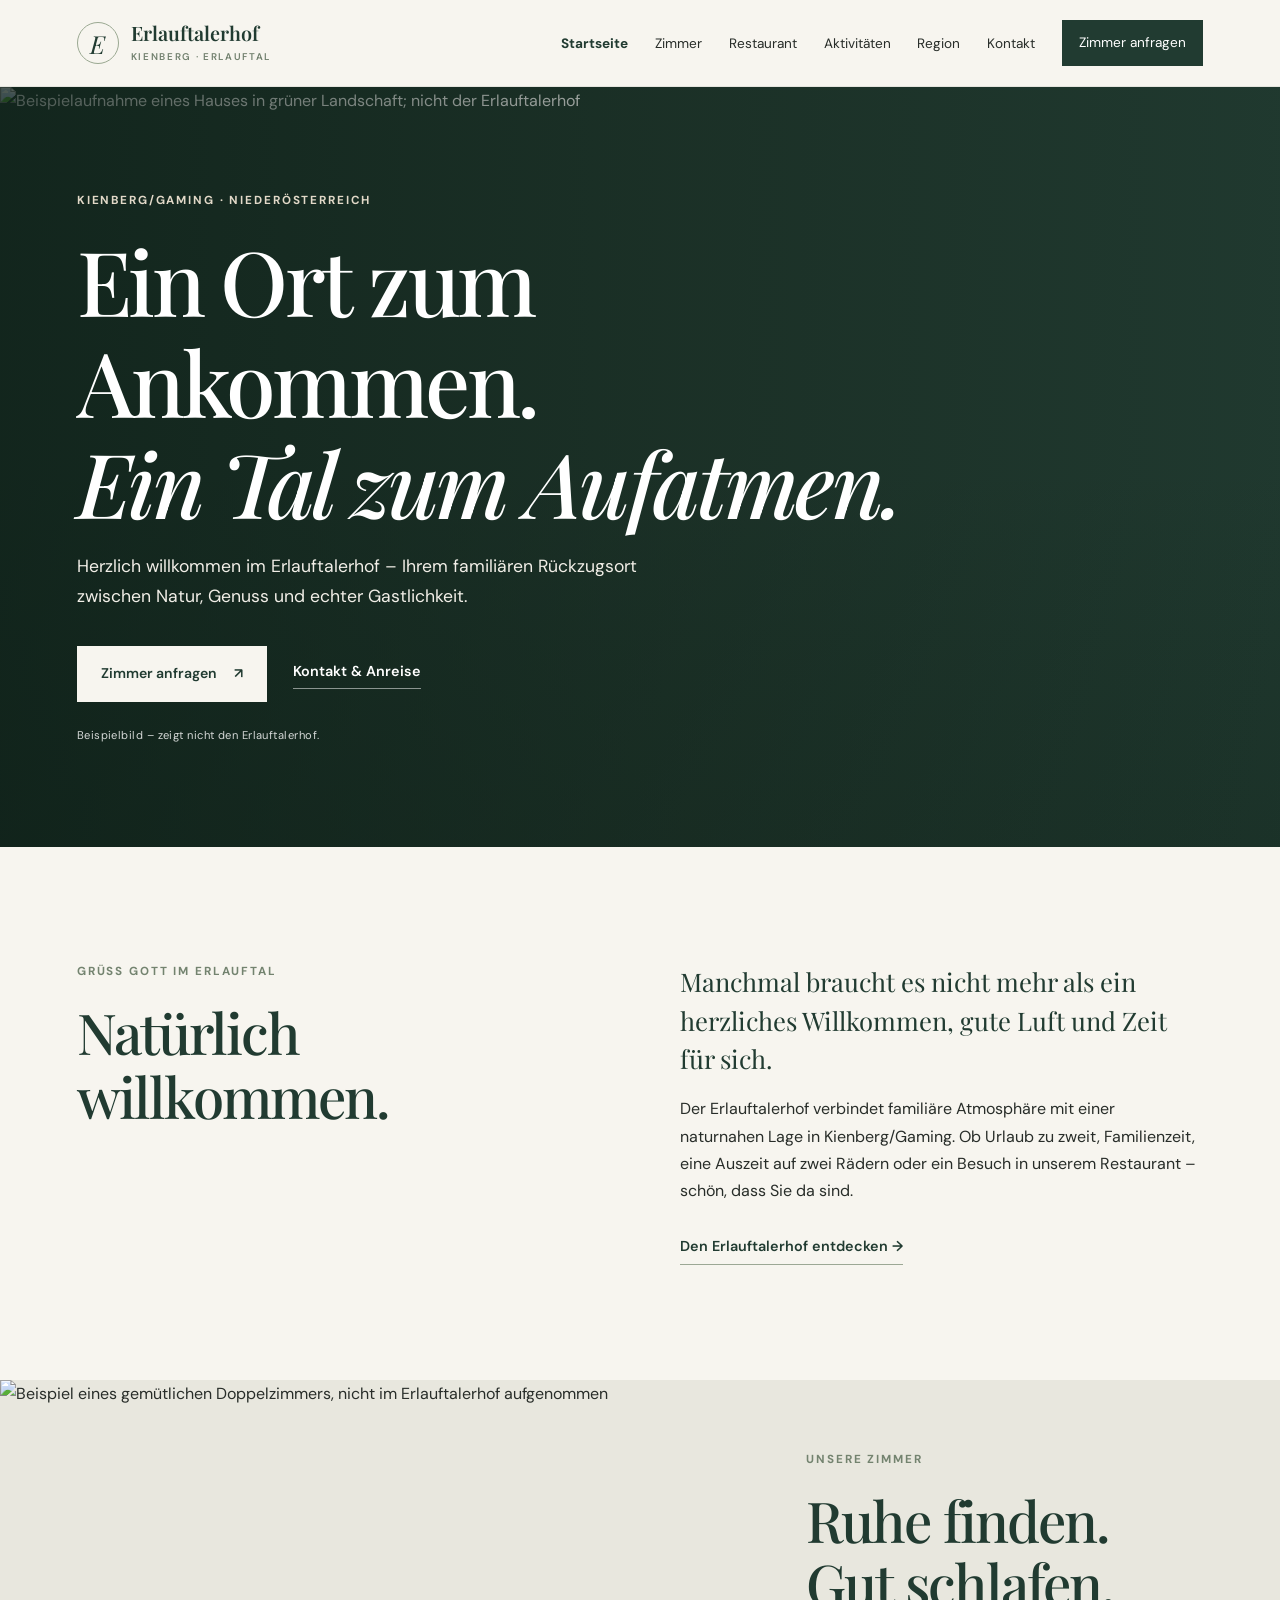
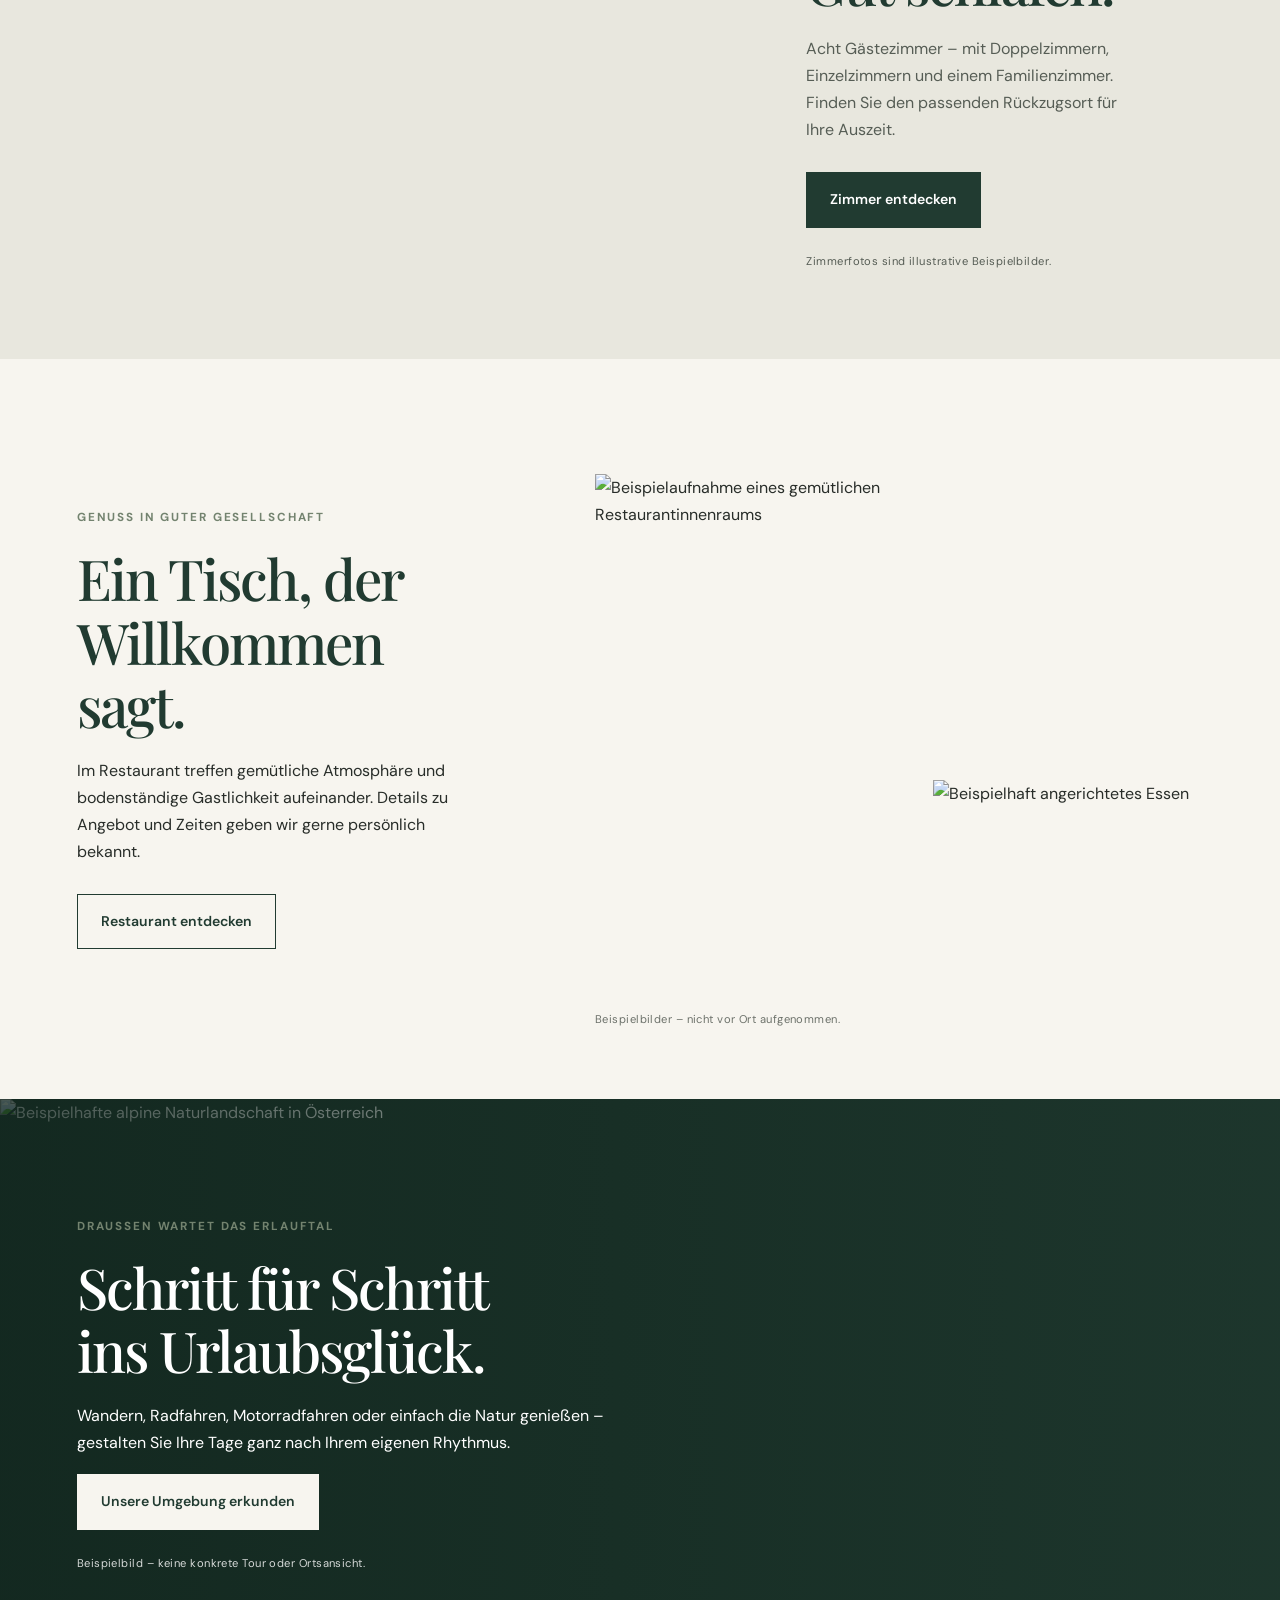
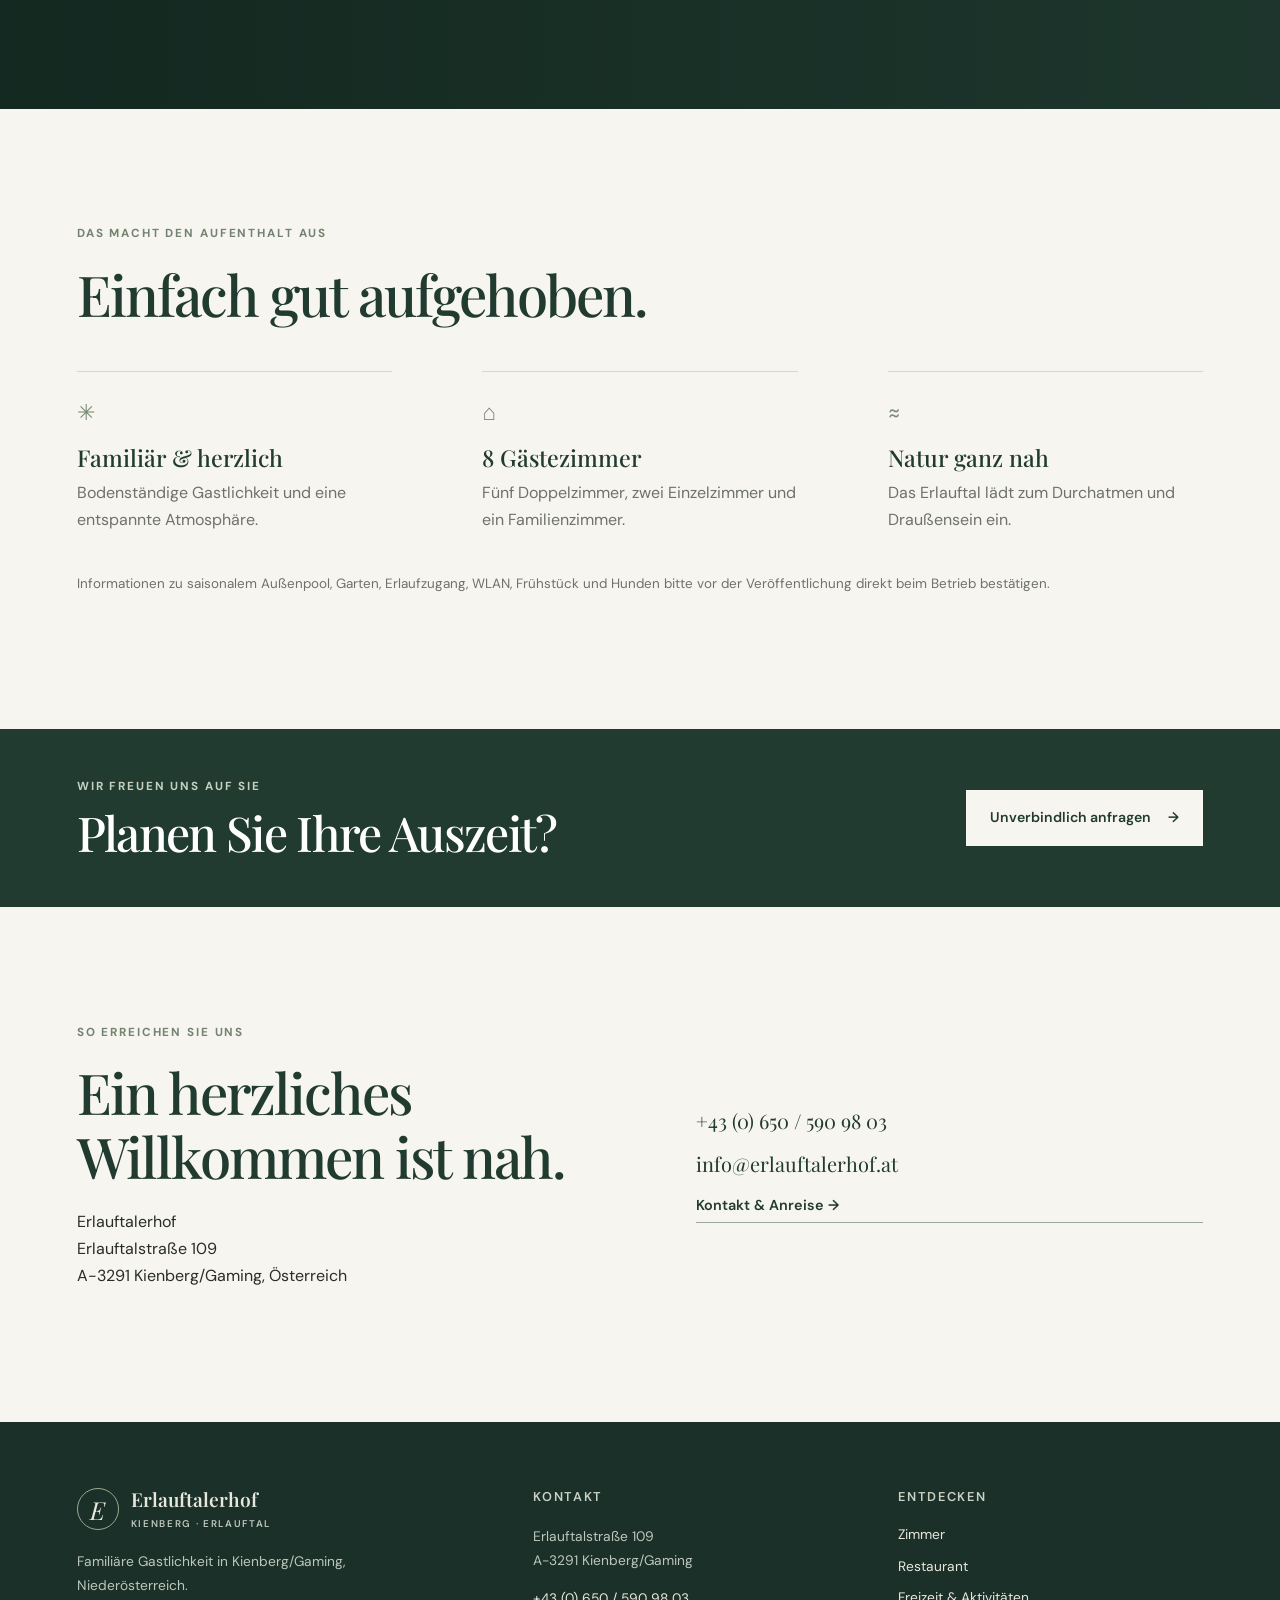
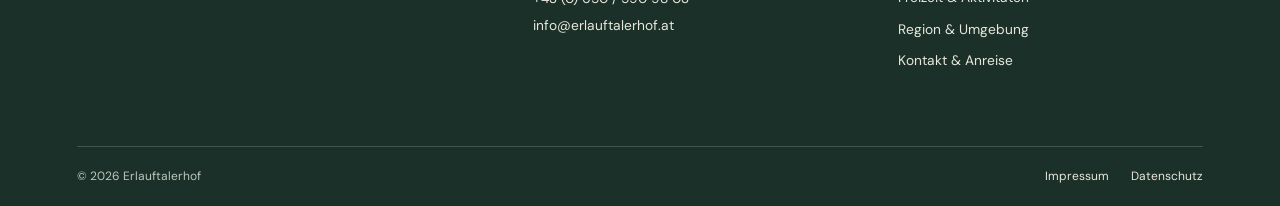
==== index.html @ 6470c031 "Build complete Erlauftalerhof multi-page website with responsive design, forms and image guide" ====
<!doctype html>
<html lang="de-AT">
<head>
  <meta charset="utf-8"><meta name="viewport" content="width=device-width, initial-scale=1">
  <meta name="theme-color" content="#213b31">
  <meta name="description" content="Willkommen im Erlauftalerhof in Kienberg/Gaming: familiäre Gastlichkeit, gemütliche Zimmer, Restaurant und Natururlaub im Erlauftal.">
  <title>Erlauftalerhof – Ankommen und aufatmen im Erlauftal</title>
  <link rel="preconnect" href="https://images.unsplash.com"><link rel="stylesheet" href="styles.css">
  <script src="site.js" defer></script>
</head>
<body>
  <a class="skip-link" href="#inhalt">Zum Inhalt springen</a>
  <header id="site-header"></header>
  <main id="inhalt">
    <section class="hero hero-home">
      <img class="hero-image" data-photo="hotel-aussenansicht" alt="Beispielaufnahme eines Hauses in grüner Landschaft; nicht der Erlauftalerhof" fetchpriority="high">
      <div class="hero-shade"></div><div class="hero-copy wrap"><p class="eyebrow">Kienberg/Gaming · Niederösterreich</p><h1>Ein Ort zum Ankommen.<br><em>Ein Tal zum Aufatmen.</em></h1><p>Herzlich willkommen im Erlauftalerhof – Ihrem familiären Rückzugsort zwischen Natur, Genuss und echter Gastlichkeit.</p><div class="actions"><a class="button button-light" href="zimmer.html">Zimmer anfragen <span aria-hidden="true">↗</span></a><a class="text-link light-link" href="kontakt.html">Kontakt & Anreise</a></div><p class="sample-note">Beispielbild – zeigt nicht den Erlauftalerhof.</p></div>
    </section>
    <section class="intro-section wrap section-space"><div><p class="eyebrow">Grüß Gott im Erlauftal</p><h2>Natürlich willkommen.</h2></div><div class="intro-text"><p class="lead">Manchmal braucht es nicht mehr als ein herzliches Willkommen, gute Luft und Zeit für sich.</p><p>Der Erlauftalerhof verbindet familiäre Atmosphäre mit einer naturnahen Lage in Kienberg/Gaming. Ob Urlaub zu zweit, Familienzeit, eine Auszeit auf zwei Rädern oder ein Besuch in unserem Restaurant – schön, dass Sie da sind.</p><a class="text-link" href="region.html">Den Erlauftalerhof entdecken <span aria-hidden="true">→</span></a></div></section>
    <section class="feature-band"><div class="feature-image"><img data-photo="zimmer-doppelzimmer" alt="Beispiel eines gemütlichen Doppelzimmers, nicht im Erlauftalerhof aufgenommen" loading="lazy"></div><div class="feature-copy"><p class="eyebrow">Unsere Zimmer</p><h2>Ruhe finden.<br>Gut schlafen.</h2><p>Acht Gästezimmer – mit Doppelzimmern, Einzelzimmern und einem Familienzimmer. Finden Sie den passenden Rückzugsort für Ihre Auszeit.</p><a class="button button-dark" href="zimmer.html">Zimmer entdecken</a><p class="sample-note">Zimmerfotos sind illustrative Beispielbilder.</p></div></section>
    <section class="split-section wrap section-space"><div class="split-copy"><p class="eyebrow">Genuss in guter Gesellschaft</p><h2>Ein Tisch, der<br>Willkommen sagt.</h2><p>Im Restaurant treffen gemütliche Atmosphäre und bodenständige Gastlichkeit aufeinander. Details zu Angebot und Zeiten geben wir gerne persönlich bekannt.</p><a class="button button-outline" href="restaurant.html">Restaurant entdecken</a></div><div class="image-stack"><img class="stack-main" data-photo="restaurant-innenbereich" alt="Beispielaufnahme eines gemütlichen Restaurantinnenraums" loading="lazy"><img class="stack-small" data-photo="restaurant-speisen" alt="Beispielhaft angerichtetes Essen" loading="lazy"><span class="sample-note">Beispielbilder – nicht vor Ort aufgenommen.</span></div></section>
    <section class="nature-callout"><img data-photo="erlauftal-natur" alt="Beispielhafte alpine Naturlandschaft in Österreich" loading="lazy"><div class="nature-overlay"></div><div class="nature-content wrap"><p class="eyebrow">Draußen wartet das Erlauftal</p><h2>Schritt für Schritt<br>ins Urlaubsglück.</h2><p>Wandern, Radfahren, Motorradfahren oder einfach die Natur genießen – gestalten Sie Ihre Tage ganz nach Ihrem eigenen Rhythmus.</p><a class="button button-light" href="aktivitaeten.html">Unsere Umgebung erkunden</a><p class="sample-note">Beispielbild – keine konkrete Tour oder Ortsansicht.</p></div></section>
    <section class="qualities wrap section-space"><p class="eyebrow">Das macht den Aufenthalt aus</p><h2>Einfach gut aufgehoben.</h2><div class="quality-grid"><article><span aria-hidden="true">✳</span><h3>Familiär & herzlich</h3><p>Bodenständige Gastlichkeit und eine entspannte Atmosphäre.</p></article><article><span aria-hidden="true">⌂</span><h3>8 Gästezimmer</h3><p>Fünf Doppelzimmer, zwei Einzelzimmer und ein Familienzimmer.</p></article><article><span aria-hidden="true">≈</span><h3>Natur ganz nah</h3><p>Das Erlauftal lädt zum Durchatmen und Draußensein ein.</p></article></div><p class="small-note">Informationen zu saisonalem Außenpool, Garten, Erlaufzugang, WLAN, Frühstück und Hunden bitte vor der Veröffentlichung direkt beim Betrieb bestätigen.</p></section>
    <section class="cta-strip"><div class="wrap cta-inner"><div><p class="eyebrow">Wir freuen uns auf Sie</p><h2>Planen Sie Ihre Auszeit?</h2></div><a class="button button-light" href="zimmer.html">Unverbindlich anfragen <span aria-hidden="true">→</span></a></div></section>
    <section class="contact-preview wrap section-space"><div><p class="eyebrow">So erreichen Sie uns</p><h2>Ein herzliches<br>Willkommen ist nah.</h2><p>Erlauftalerhof<br>Erlauftalstraße 109<br>A-3291 Kienberg/Gaming, Österreich</p></div><div class="contact-links"><a href="tel:+436505909803">+43 (0) 650 / 590 98 03</a><a href="mailto:info@erlauftalerhof.at">info@erlauftalerhof.at</a><a class="text-link" href="kontakt.html">Kontakt & Anreise →</a></div></section>
  </main>
  <footer id="site-footer"></footer>
</body></html>
---- styles.css ----
@import url('https://fonts.googleapis.com/css2?family=DM+Sans:wght@400;500;600;700&family=Playfair+Display:ital,wght@0,500;0,600;0,700;1,500;1,600&display=swap');
:root{--forest:#213b31;--forest-2:#304e40;--sage:#a9b5a2;--cream:#f7f5ef;--sand:#e7dfd1;--ink:#282d29;--muted:#6d726b;--white:#fff;--line:#d8d6cd;--serif:'Playfair Display',Georgia,serif;--sans:'DM Sans',Arial,sans-serif;--wrap:1180px;--gutter:clamp(22px,6vw,88px)}
*{box-sizing:border-box}html{scroll-behavior:smooth;scroll-padding-top:90px}body{margin:0;color:var(--ink);background:var(--cream);font:16px/1.7 var(--sans);-webkit-font-smoothing:antialiased}img{display:block;width:100%;height:100%;object-fit:cover}a{color:var(--forest);text-underline-offset:4px}a:hover{color:#58725f}button,input,select,textarea{font:inherit}.wrap{width:min(var(--wrap),calc(100% - 2*var(--gutter)));margin-inline:auto}.section-space{padding-block:clamp(68px,9vw,132px)}h1,h2,h3{font-family:var(--serif);font-weight:500;line-height:1.13;color:var(--forest);margin:0 0 20px}h1{font-size:clamp(3rem,7vw,6.35rem);letter-spacing:-.04em}h2{font-size:clamp(2.3rem,4.4vw,4rem);letter-spacing:-.035em}h3{font-size:1.7rem}p{margin:0 0 18px}.eyebrow{text-transform:uppercase;letter-spacing:.16em;font-size:.73rem;font-weight:700;color:#73836f;margin-bottom:18px}.lead{font:clamp(1.25rem,2vw,1.65rem)/1.5 var(--serif);color:var(--forest)}.small-note{color:var(--muted);font-size:.84rem;margin-top:22px}.sample-note{font-size:.7rem;letter-spacing:.04em;color:rgba(255,255,255,.82);margin-top:24px}.skip-link{position:absolute;left:-9999px;top:10px;background:white;padding:10px;z-index:20}.skip-link:focus{left:10px}.sr-only{position:absolute;width:1px;height:1px;padding:0;margin:-1px;overflow:hidden;clip:rect(0,0,0,0);white-space:nowrap;border:0}
#site-header{position:sticky;z-index:10;top:0;background:rgba(247,245,239,.97);backdrop-filter:blur(14px);border-bottom:1px solid rgba(33,59,49,.09)}.nav-wrap{width:min(1360px,calc(100% - 2*var(--gutter)));height:86px;margin:auto;display:flex;align-items:center;justify-content:space-between;gap:26px}.brand{display:inline-flex;align-items:center;gap:12px;text-decoration:none;color:var(--forest);font:600 1.24rem var(--serif);line-height:1.1;white-space:nowrap}.brand small{display:block;font:600 .61rem var(--sans);letter-spacing:.17em;text-transform:uppercase;color:#71806e;margin-top:6px}.brand-mark{display:grid;place-items:center;width:42px;height:42px;border:1px solid #9aa891;border-radius:50%;font:italic 1.55rem var(--serif)}nav ul{display:flex;align-items:center;gap:clamp(14px,2.1vw,30px);list-style:none;padding:0;margin:0}nav a{text-decoration:none;font-size:.85rem;color:var(--ink);white-space:nowrap}nav a[aria-current=page]{color:var(--forest);font-weight:700}.nav-cta a{display:inline-block;padding:11px 17px;background:var(--forest);color:white}.nav-cta a:hover{color:white;background:#395c4b}.menu-toggle{display:none;background:none;border:0;font-size:1.7rem;color:var(--forest);cursor:pointer}
.hero,.page-hero{position:relative;overflow:hidden;background:var(--forest);color:white}.hero{height:min(760px,calc(100svh - 86px));min-height:590px}.hero-image,.page-hero>img,.nature-callout>img,.contact-hero img{position:absolute;inset:0}.hero-shade{position:absolute;inset:0;background:linear-gradient(90deg,rgba(13,30,22,.74),rgba(17,30,21,.36) 54%,rgba(17,30,21,.08)),linear-gradient(0deg,rgba(13,30,22,.25),transparent 50%)}.hero-copy{position:relative;z-index:1;height:100%;display:flex;flex-direction:column;justify-content:center;align-items:flex-start;color:white;padding-top:20px}.hero-copy h1,.page-hero h1{color:white;max-width:900px}.hero-copy h1 em,.page-hero h1 em{font-weight:500}.hero-copy>p:not(.eyebrow):not(.sample-note){max-width:570px;font-size:1.1rem;color:#f1eee7}.hero-copy .eyebrow,.page-hero .eyebrow{color:#e2d9c8}.actions{display:flex;align-items:center;gap:26px;margin-top:16px}.button{display:inline-flex;align-items:center;justify-content:center;gap:17px;padding:15px 23px;text-decoration:none;border:1px solid transparent;font-size:.88rem;font-weight:600;transition:background .2s,transform .2s,border .2s;cursor:pointer}.button:hover{transform:translateY(-2px)}.button-light{background:var(--cream);color:var(--forest)}.button-light:hover{background:#e8e3d8;color:var(--forest)}.button-dark{background:var(--forest);color:white}.button-dark:hover{background:#395c4b;color:white}.button-outline{border-color:var(--forest);color:var(--forest)}.button-outline:hover{background:var(--forest);color:white}.text-link{display:inline-block;font-size:.9rem;font-weight:600;text-decoration:none;border-bottom:1px solid #9ca895;padding-bottom:5px}.light-link{color:white;border-color:rgba(255,255,255,.5)}
.intro-section{display:grid;grid-template-columns:1fr 1.1fr;gap:clamp(40px,10vw,150px);align-items:start}.intro-text{max-width:590px}.intro-text .text-link{margin-top:12px}.feature-band{display:grid;grid-template-columns:1.1fr .9fr;min-height:570px;background:#e8e7de}.feature-image{min-height:500px}.feature-copy{align-self:center;max-width:520px;padding:70px clamp(35px,8vw,130px)}.feature-copy p:not(.eyebrow){color:#565d55}.feature-copy .button{margin-top:10px}.feature-copy .sample-note{color:var(--muted)}.split-section{display:grid;grid-template-columns:.8fr 1.2fr;gap:10%;align-items:center}.split-copy{max-width:420px}.split-copy p:not(.eyebrow){margin-bottom:28px}.image-stack{position:relative;height:510px;padding-right:15%}.stack-main{width:85%;height:83%}.stack-small{position:absolute;right:0;bottom:0;width:46%;height:42%;border:10px solid var(--cream)}.image-stack .sample-note{position:absolute;bottom:-45px;color:var(--muted)}.nature-callout{position:relative;min-height:610px;display:grid;align-items:center;background:var(--forest);color:white}.nature-overlay{position:absolute;inset:0;background:linear-gradient(90deg,rgba(15,35,27,.76),rgba(15,35,27,.22))}.nature-content{position:relative;z-index:1;color:white;padding-block:100px}.nature-content h2{color:white}.nature-content p:not(.eyebrow):not(.sample-note){max-width:560px}.nature-content .sample-note{max-width:400px}.qualities h2{margin-bottom:45px}.quality-grid{display:grid;grid-template-columns:repeat(3,1fr);gap:8%}.quality-grid article{border-top:1px solid var(--line);padding-top:22px}.quality-grid article>span{font-size:1.4rem;color:#788b74}.quality-grid h3{margin:13px 0 8px;font-size:1.45rem}.quality-grid p{color:var(--muted)}.cta-strip{background:var(--forest);color:white;padding-block:48px}.cta-inner{display:flex;justify-content:space-between;align-items:center;gap:30px}.cta-inner h2{color:white;font-size:clamp(2rem,4vw,3rem);margin:0}.cta-inner .eyebrow{color:#c6d0bf;margin:0 0 8px}.contact-preview{display:grid;grid-template-columns:1fr 1fr;gap:10%;align-items:center}.contact-links{display:grid;gap:16px}.contact-links>a:not(.text-link){text-decoration:none;font:1.25rem var(--serif)}
.page-hero{height:540px;min-height:440px}.page-hero .hero-shade{background:linear-gradient(90deg,rgba(13,30,22,.72),rgba(17,30,21,.18))}.page-hero-copy{position:relative;z-index:1;height:100%;display:flex;flex-direction:column;justify-content:center;align-items:flex-start}.page-hero-copy>p:not(.eyebrow):not(.sample-note){font-size:1.08rem;max-width:570px}.page-hero-copy .sample-note{margin-top:5px}.section-heading{display:flex;justify-content:space-between;align-items:end;gap:60px;margin-bottom:45px}.section-heading>p{max-width:480px;color:var(--muted);margin:0}.room-grid{display:grid;grid-template-columns:repeat(3,1fr);gap:26px}.room-card{background:#fff}.room-photo{height:285px;position:relative}.room-photo>span{position:absolute;bottom:15px;left:15px;background:var(--cream);color:var(--forest);padding:7px 12px;font-size:.77rem}.room-info{padding:27px 28px 32px}.room-info .eyebrow{margin-bottom:8px}.room-info h3{margin-bottom:12px}.room-info p:not(.eyebrow){color:var(--muted);min-height:80px}.room-info .text-link{margin-top:8px}.form-section{background:#e9e9e0;padding-block:clamp(65px,9vw,120px)}.form-layout{display:grid;grid-template-columns:.82fr 1.18fr;gap:clamp(45px,9vw,120px);align-items:start}.form-layout>div:first-child>p:not(.eyebrow){color:#5d645c}.form-layout>div:first-child a{font-weight:600}.inquiry-form{background:var(--cream);padding:clamp(25px,4vw,48px)}.form-grid{display:grid;grid-template-columns:1fr 1fr;gap:17px 19px}.inquiry-form label{display:block;font-size:.81rem;font-weight:600;color:#454d45}.inquiry-form input,.inquiry-form select,.inquiry-form textarea{display:block;width:100%;margin-top:7px;padding:12px 13px;border:1px solid #d5d7ce;background:white;color:var(--ink);border-radius:0}.inquiry-form textarea{resize:vertical}.inquiry-form input:focus,.inquiry-form select:focus,.inquiry-form textarea:focus{outline:2px solid #718a72;outline-offset:1px}.form-grid .full{grid-column:1/-1}.consent{display:flex!important;gap:10px;align-items:flex-start;margin:22px 0;font-weight:400!important;font-size:.76rem!important;line-height:1.5}.consent input{width:auto!important;margin:3px 0 0!important}.consent a{font-weight:600}.form-status{margin:14px 0 0;font-size:.85rem;color:var(--forest)}.gallery-band{background:#e9e9e0;padding-block:65px}.gallery-grid{display:grid;grid-template-columns:repeat(4,1fr);gap:14px}.gallery-grid figure{margin:0}.gallery-grid img{height:260px}.gallery-grid figcaption{font-size:.72rem;color:var(--muted);padding-top:9px}.restaurant-note{display:grid;grid-template-columns:1fr 1fr;gap:10%;align-items:start}.restaurant-note>div:last-child{max-width:570px}.activity-grid{display:grid;grid-template-columns:repeat(3,1fr);gap:36px 22px}.activity-grid article{background:#fff}.activity-grid img{height:240px}.activity-grid article>div{padding:22px 24px}.activity-grid .eyebrow{margin-bottom:8px}.activity-grid h3{margin-bottom:8px}.activity-grid article p:last-child{color:var(--muted);margin:0}.region-feature{display:grid;grid-template-columns:1fr 1fr;min-height:530px;background:#e9e9e0}.region-photo{min-height:440px}.region-copy{align-self:center;padding:65px clamp(30px,8vw,115px)}.region-copy p:not(.eyebrow){color:#565d55}.region-cards{display:grid;grid-template-columns:repeat(3,1fr);gap:24px}.region-cards img{height:255px}.region-cards h3{margin:20px 0 8px}.region-cards p{color:var(--muted)}.contact-layout{display:grid;grid-template-columns:.9fr 1.1fr;gap:clamp(45px,9vw,120px);align-items:start}.contact-layout address{font-style:normal;margin:26px 0}.contact-layout>div>p{margin-bottom:24px}.contact-form h3{margin:4px 0 22px}.contact-form>label:not(.consent){margin-bottom:16px}.legal-hero{padding:90px 0 65px;background:#e9e9e0}.legal-hero h1{font-size:clamp(2.8rem,5vw,4.5rem)}.legal-hero p:last-child{max-width:740px}.legal-content{padding-block:60px 110px;max-width:920px}.legal-content h2{font-size:1.65rem;margin-top:40px}.legal-content li{padding:5px 0}.notice{padding:20px 22px;background:#eee3cf;border-left:3px solid #8b7651;margin-bottom:34px}.legal-content code{font-size:.9em}
#site-footer{background:#1b3028;color:#e7e7dd}.footer-main{display:grid;grid-template-columns:1.3fr 1fr 1fr;gap:60px;padding-block:66px}.footer-main h2{font:600 .8rem var(--sans);letter-spacing:.13em;text-transform:uppercase;color:#c9d1c5;margin-bottom:18px}.footer-main a{color:#e7e7dd;text-decoration:none;font-size:.86rem}.footer-main a:hover{color:white;text-decoration:underline}.footer-main p{font-size:.86rem;color:#bdc7bc;margin:20px 0 12px}.footer-main>div:last-child>a{display:block;margin-bottom:8px}.footer-brand{font-size:1.2rem!important}.footer-brand .brand-mark{color:#e7e7dd}.footer-brand small{color:#bdc7bc}.footer-bottom{border-top:1px solid rgba(255,255,255,.18);padding-block:19px;display:flex;justify-content:space-between;color:#bdc7bc;font-size:.75rem}.footer-bottom div{display:flex;gap:22px}.footer-bottom a{color:#e7e7dd;text-decoration:none}
@media(max-width:980px){.nav-wrap{height:76px}.menu-toggle{display:block}nav{position:absolute;top:76px;left:0;right:0;background:var(--cream);padding:0 var(--gutter);max-height:0;overflow:hidden;transition:max-height .25s ease}nav.is-open{max-height:500px;border-bottom:1px solid var(--line)}nav ul{display:flex;align-items:stretch;flex-direction:column;gap:0;padding:12px 0 22px}nav li a{display:block;padding:11px 0}.nav-cta a{padding:11px 15px}.hero{height:calc(87svh - 76px);min-height:550px}.feature-band{grid-template-columns:1fr 1fr}.feature-copy{padding:50px 35px}.room-grid{gap:16px}.room-info{padding:22px}.activity-grid{grid-template-columns:repeat(2,1fr)}.gallery-grid{grid-template-columns:repeat(2,1fr)}.gallery-grid img{height:300px}}
@media(max-width:650px){:root{--gutter:22px}.nav-wrap{height:72px}.brand{font-size:1.1rem}.brand-mark{width:37px;height:37px}.brand small{font-size:.55rem}nav{top:72px}.hero{min-height:610px;height:calc(92svh - 72px);max-height:770px}.hero-shade{background:linear-gradient(90deg,rgba(13,30,22,.7),rgba(17,30,21,.35)),linear-gradient(0deg,rgba(13,30,22,.3),transparent)}.hero-copy{justify-content:flex-end;padding-bottom:58px}.hero-copy h1{font-size:clamp(3rem,13vw,4.4rem)}.hero-copy>p:not(.eyebrow):not(.sample-note){font-size:1rem}.actions{align-items:flex-start;flex-direction:column;gap:18px}.page-hero{height:480px;min-height:450px}.page-hero h1{font-size:clamp(3rem,12vw,4.5rem)}.page-hero-copy{justify-content:flex-end;padding-bottom:50px}.intro-section,.split-section,.contact-preview,.form-layout,.restaurant-note,.contact-layout{grid-template-columns:1fr;gap:34px}.intro-section{padding-block:70px}.feature-band{grid-template-columns:1fr}.feature-image{min-height:350px;height:350px}.feature-copy{padding:52px var(--gutter) 66px}.split-section{padding-block:75px}.image-stack{height:370px;padding-right:12%}.stack-small{border-width:7px}.nature-callout{min-height:520px}.nature-content{padding-block:75px}.quality-grid{grid-template-columns:1fr;gap:20px}.quality-grid article{padding-top:17px}.cta-inner{align-items:flex-start;flex-direction:column}.cta-strip{padding-block:40px}.contact-preview{padding-block:75px}.section-heading{display:block}.section-heading>p{margin-top:18px}.room-grid,.activity-grid,.region-cards{grid-template-columns:1fr}.room-photo{height:270px}.room-info p:not(.eyebrow){min-height:0}.gallery-grid{gap:10px}.gallery-grid img{height:210px}.gallery-band{padding-block:40px}.region-feature{grid-template-columns:1fr}.region-photo{min-height:300px;height:300px}.region-copy{padding:50px var(--gutter) 60px}.contact-layout{padding-block:70px}.form-grid{grid-template-columns:1fr}.form-grid .full{grid-column:auto}.inquiry-form{padding:24px 20px}.legal-hero{padding:65px 0 45px}.legal-content{padding-block:42px 75px}.footer-main{grid-template-columns:1fr;gap:34px;padding-block:46px}.footer-bottom{align-items:flex-start;gap:15px;flex-direction:column}.footer-bottom div{gap:18px}}
@media(prefers-reduced-motion:reduce){*,*::before,*::after{scroll-behavior:auto!important;transition:none!important;animation:none!important}}
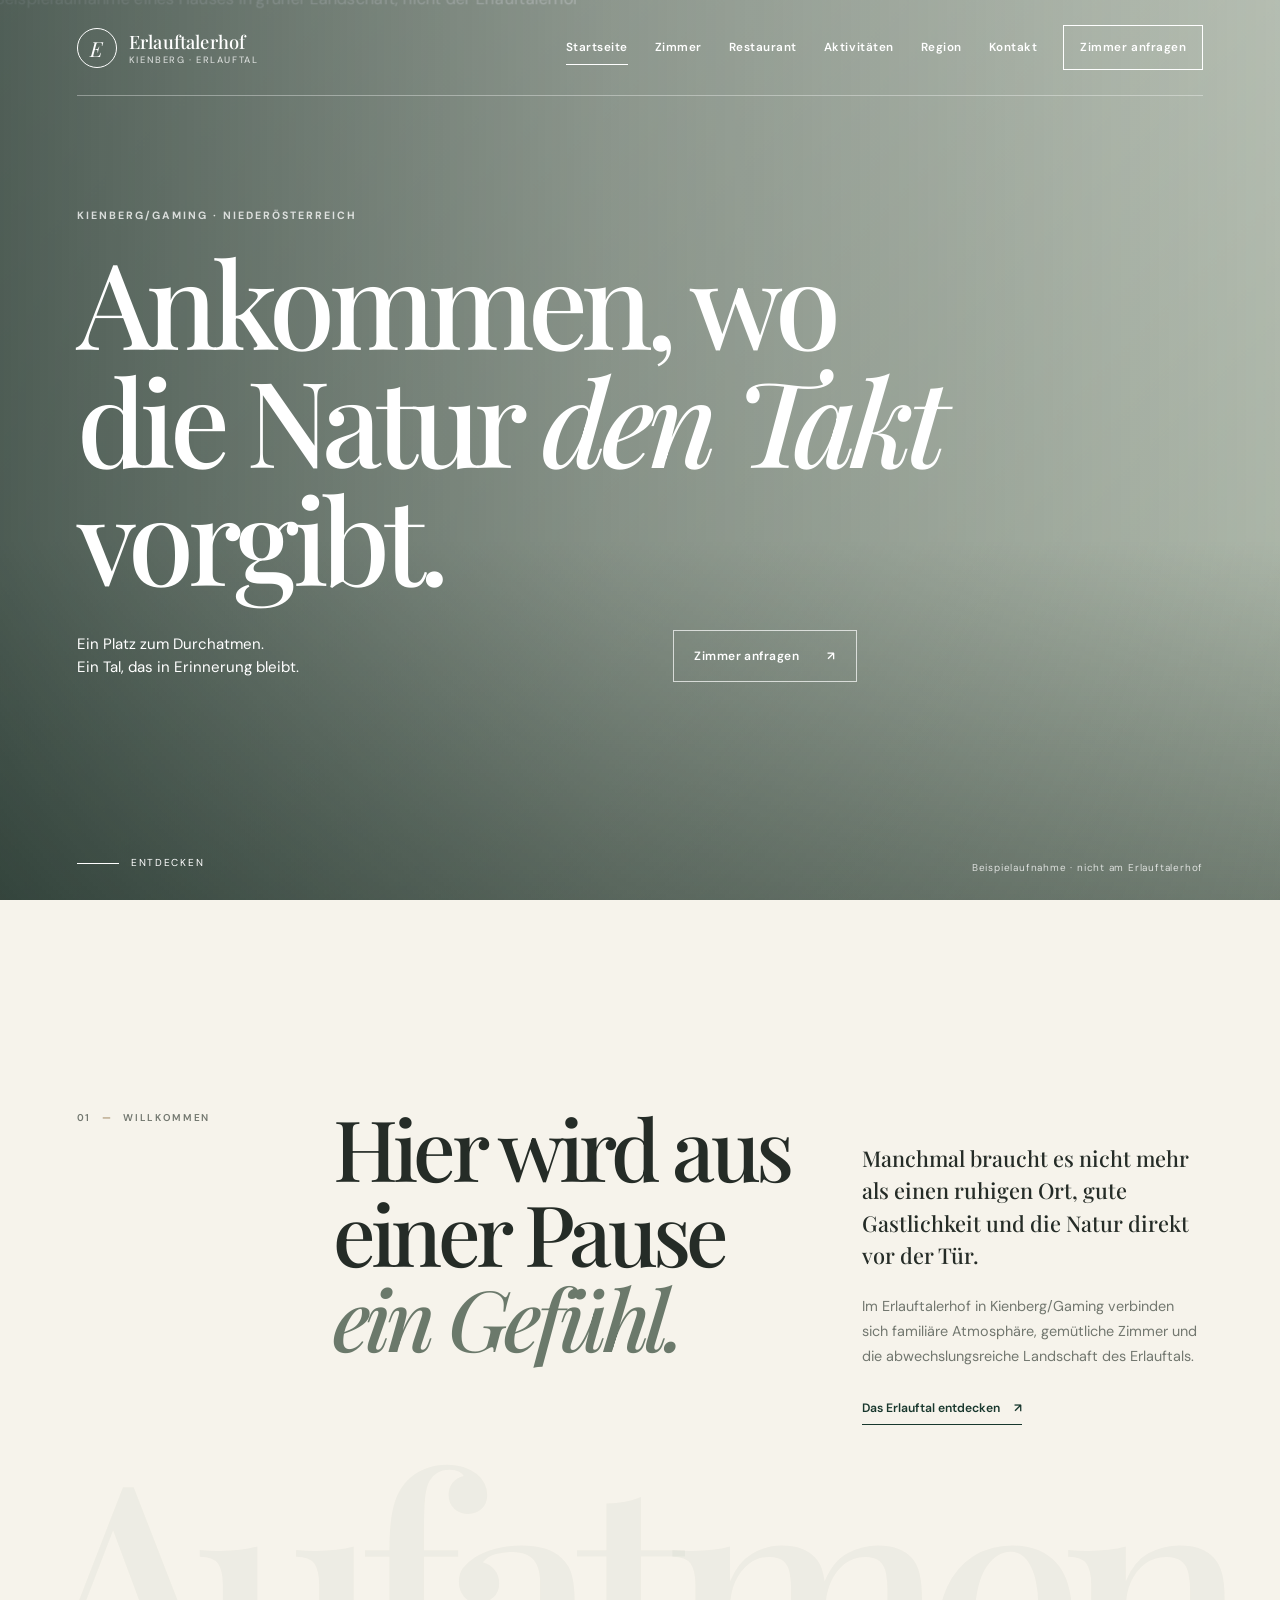
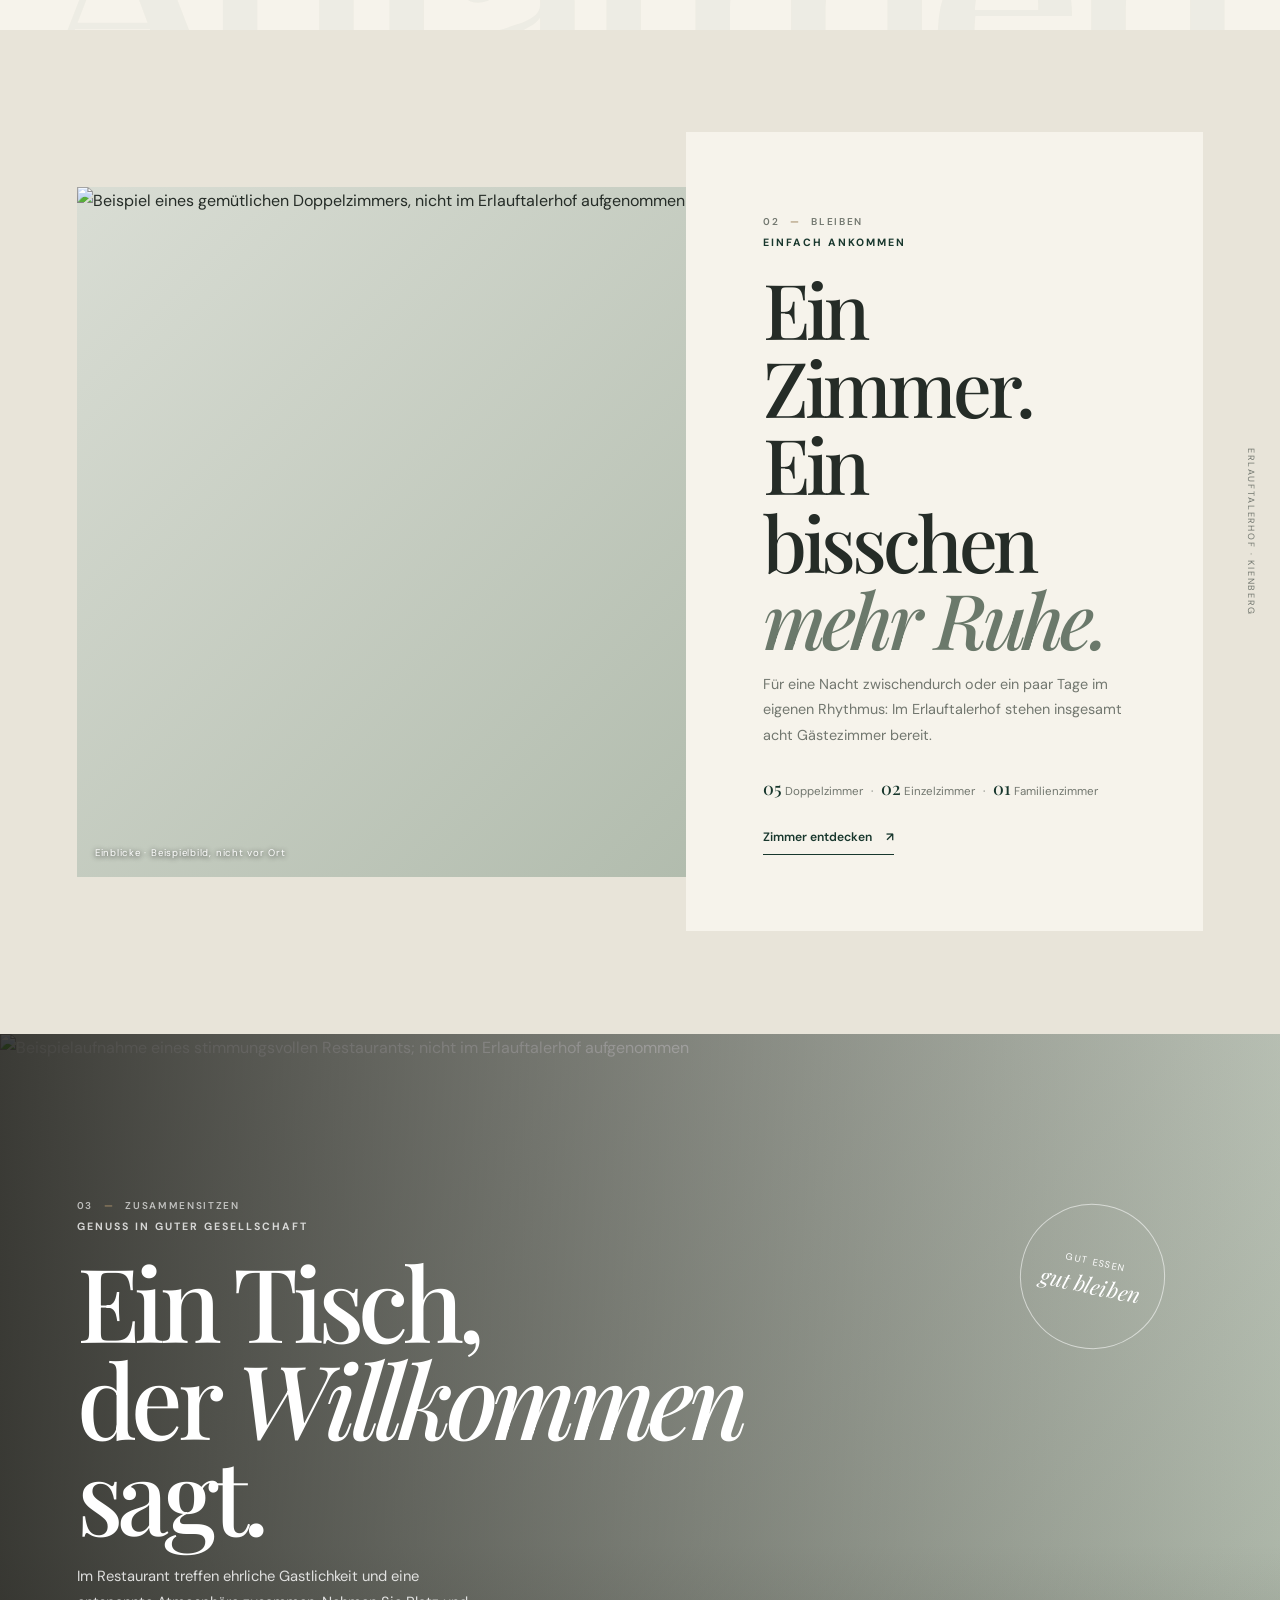
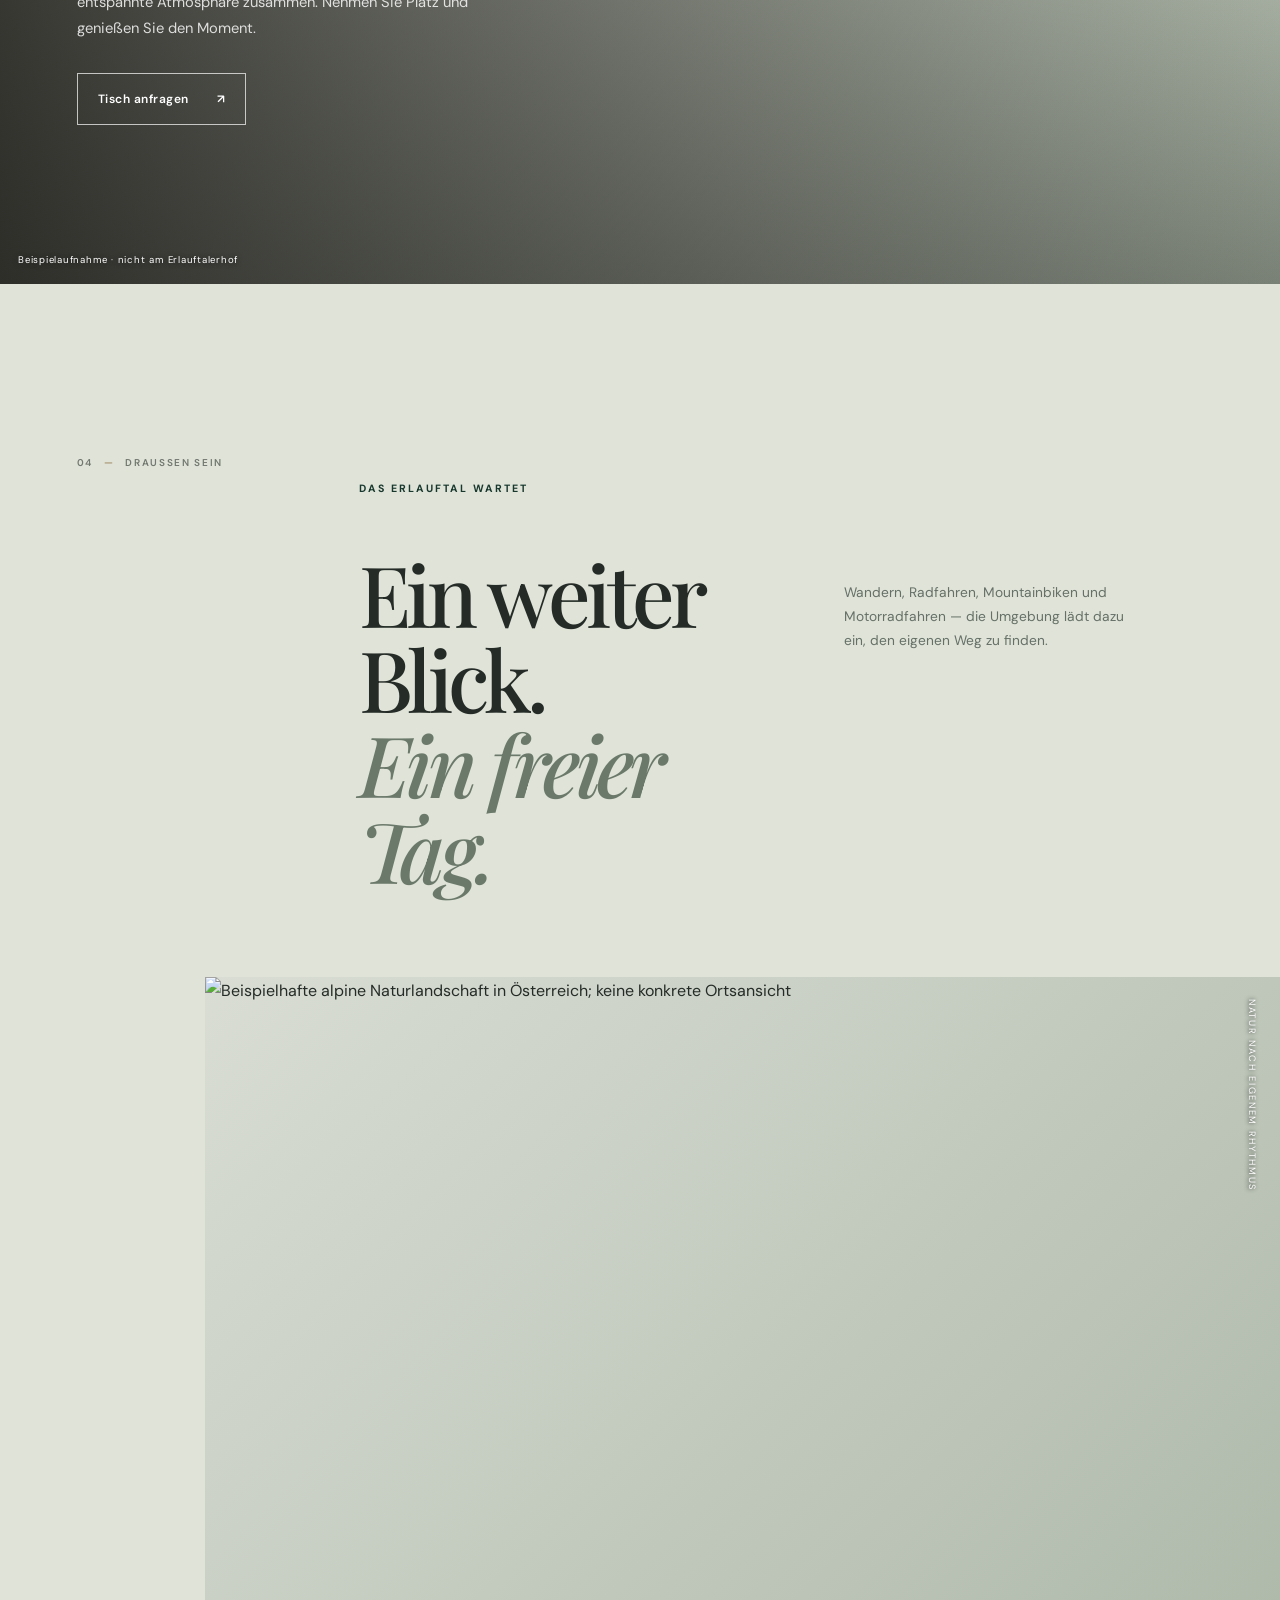
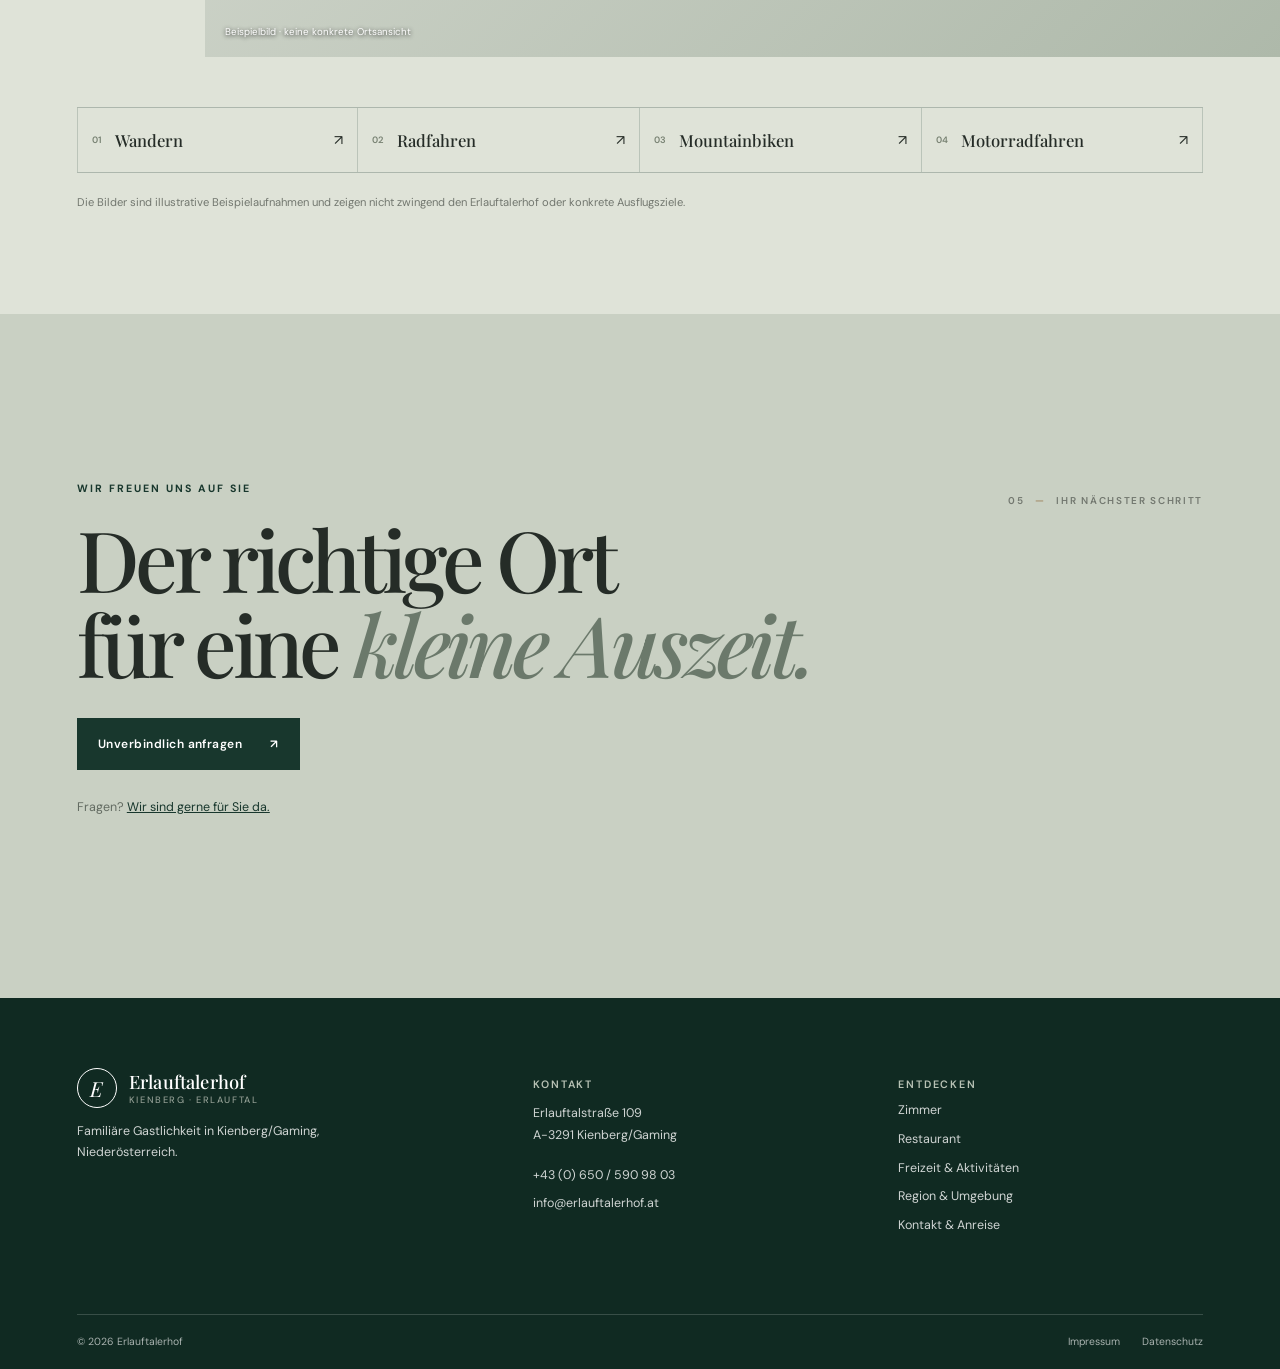
==== commit a3409761: "Redesign Erlauftalerhof website with alpine editorial art direction" ====
--- a/index.html
+++ b/index.html
@@ -1,28 +1,64 @@
 <!doctype html>
 <html lang="de-AT">
 <head>
-  <meta charset="utf-8"><meta name="viewport" content="width=device-width, initial-scale=1">
-  <meta name="theme-color" content="#213b31">
-  <meta name="description" content="Willkommen im Erlauftalerhof in Kienberg/Gaming: familiäre Gastlichkeit, gemütliche Zimmer, Restaurant und Natururlaub im Erlauftal.">
-  <title>Erlauftalerhof – Ankommen und aufatmen im Erlauftal</title>
-  <link rel="preconnect" href="https://images.unsplash.com"><link rel="stylesheet" href="styles.css">
+  <meta charset="utf-8">
+  <meta name="viewport" content="width=device-width, initial-scale=1">
+  <meta name="theme-color" content="#18372d">
+  <meta name="description" content="Ankommen und aufatmen im Erlauftalerhof in Kienberg/Gaming. Entdecken Sie Zimmer, Restaurant und die Natur des Erlauftals.">
+  <title>Erlauftalerhof — Ankommen, wo die Natur den Takt vorgibt</title>
+  <link rel="preconnect" href="https://images.unsplash.com">
+  <link rel="preconnect" href="https://fonts.googleapis.com">
+  <link rel="preconnect" href="https://fonts.gstatic.com" crossorigin>
+  <link rel="stylesheet" href="styles.css">
   <script src="site.js" defer></script>
 </head>
-<body>
+<body class="home-page">
   <a class="skip-link" href="#inhalt">Zum Inhalt springen</a>
   <header id="site-header"></header>
   <main id="inhalt">
     <section class="hero hero-home">
       <img class="hero-image" data-photo="hotel-aussenansicht" alt="Beispielaufnahme eines Hauses in grüner Landschaft; nicht der Erlauftalerhof" fetchpriority="high">
-      <div class="hero-shade"></div><div class="hero-copy wrap"><p class="eyebrow">Kienberg/Gaming · Niederösterreich</p><h1>Ein Ort zum Ankommen.<br><em>Ein Tal zum Aufatmen.</em></h1><p>Herzlich willkommen im Erlauftalerhof – Ihrem familiären Rückzugsort zwischen Natur, Genuss und echter Gastlichkeit.</p><div class="actions"><a class="button button-light" href="zimmer.html">Zimmer anfragen <span aria-hidden="true">↗</span></a><a class="text-link light-link" href="kontakt.html">Kontakt & Anreise</a></div><p class="sample-note">Beispielbild – zeigt nicht den Erlauftalerhof.</p></div>
+      <div class="hero-shade"></div>
+      <div class="hero-copy wrap">
+        <p class="eyebrow hero-location">Kienberg/Gaming <span>·</span> Niederösterreich</p>
+        <h1>Ankommen, wo<br>die Natur <em>den Takt</em><br>vorgibt.</h1>
+        <div class="hero-bottomline"><p>Ein Platz zum Durchatmen.<br>Ein Tal, das in Erinnerung bleibt.</p><a class="button button-light" href="zimmer.html#zimmeranfrage">Zimmer anfragen <span aria-hidden="true">↗</span></a></div>
+      </div>
+      <a class="scroll-cue" href="#geschichte"><span class="scroll-line" aria-hidden="true"></span><span>Entdecken</span></a>
+      <span class="hero-caption">Beispielaufnahme · nicht am Erlauftalerhof</span>
     </section>
-    <section class="intro-section wrap section-space"><div><p class="eyebrow">Grüß Gott im Erlauftal</p><h2>Natürlich willkommen.</h2></div><div class="intro-text"><p class="lead">Manchmal braucht es nicht mehr als ein herzliches Willkommen, gute Luft und Zeit für sich.</p><p>Der Erlauftalerhof verbindet familiäre Atmosphäre mit einer naturnahen Lage in Kienberg/Gaming. Ob Urlaub zu zweit, Familienzeit, eine Auszeit auf zwei Rädern oder ein Besuch in unserem Restaurant – schön, dass Sie da sind.</p><a class="text-link" href="region.html">Den Erlauftalerhof entdecken <span aria-hidden="true">→</span></a></div></section>
-    <section class="feature-band"><div class="feature-image"><img data-photo="zimmer-doppelzimmer" alt="Beispiel eines gemütlichen Doppelzimmers, nicht im Erlauftalerhof aufgenommen" loading="lazy"></div><div class="feature-copy"><p class="eyebrow">Unsere Zimmer</p><h2>Ruhe finden.<br>Gut schlafen.</h2><p>Acht Gästezimmer – mit Doppelzimmern, Einzelzimmern und einem Familienzimmer. Finden Sie den passenden Rückzugsort für Ihre Auszeit.</p><a class="button button-dark" href="zimmer.html">Zimmer entdecken</a><p class="sample-note">Zimmerfotos sind illustrative Beispielbilder.</p></div></section>
-    <section class="split-section wrap section-space"><div class="split-copy"><p class="eyebrow">Genuss in guter Gesellschaft</p><h2>Ein Tisch, der<br>Willkommen sagt.</h2><p>Im Restaurant treffen gemütliche Atmosphäre und bodenständige Gastlichkeit aufeinander. Details zu Angebot und Zeiten geben wir gerne persönlich bekannt.</p><a class="button button-outline" href="restaurant.html">Restaurant entdecken</a></div><div class="image-stack"><img class="stack-main" data-photo="restaurant-innenbereich" alt="Beispielaufnahme eines gemütlichen Restaurantinnenraums" loading="lazy"><img class="stack-small" data-photo="restaurant-speisen" alt="Beispielhaft angerichtetes Essen" loading="lazy"><span class="sample-note">Beispielbilder – nicht vor Ort aufgenommen.</span></div></section>
-    <section class="nature-callout"><img data-photo="erlauftal-natur" alt="Beispielhafte alpine Naturlandschaft in Österreich" loading="lazy"><div class="nature-overlay"></div><div class="nature-content wrap"><p class="eyebrow">Draußen wartet das Erlauftal</p><h2>Schritt für Schritt<br>ins Urlaubsglück.</h2><p>Wandern, Radfahren, Motorradfahren oder einfach die Natur genießen – gestalten Sie Ihre Tage ganz nach Ihrem eigenen Rhythmus.</p><a class="button button-light" href="aktivitaeten.html">Unsere Umgebung erkunden</a><p class="sample-note">Beispielbild – keine konkrete Tour oder Ortsansicht.</p></div></section>
-    <section class="qualities wrap section-space"><p class="eyebrow">Das macht den Aufenthalt aus</p><h2>Einfach gut aufgehoben.</h2><div class="quality-grid"><article><span aria-hidden="true">✳</span><h3>Familiär & herzlich</h3><p>Bodenständige Gastlichkeit und eine entspannte Atmosphäre.</p></article><article><span aria-hidden="true">⌂</span><h3>8 Gästezimmer</h3><p>Fünf Doppelzimmer, zwei Einzelzimmer und ein Familienzimmer.</p></article><article><span aria-hidden="true">≈</span><h3>Natur ganz nah</h3><p>Das Erlauftal lädt zum Durchatmen und Draußensein ein.</p></article></div><p class="small-note">Informationen zu saisonalem Außenpool, Garten, Erlaufzugang, WLAN, Frühstück und Hunden bitte vor der Veröffentlichung direkt beim Betrieb bestätigen.</p></section>
-    <section class="cta-strip"><div class="wrap cta-inner"><div><p class="eyebrow">Wir freuen uns auf Sie</p><h2>Planen Sie Ihre Auszeit?</h2></div><a class="button button-light" href="zimmer.html">Unverbindlich anfragen <span aria-hidden="true">→</span></a></div></section>
-    <section class="contact-preview wrap section-space"><div><p class="eyebrow">So erreichen Sie uns</p><h2>Ein herzliches<br>Willkommen ist nah.</h2><p>Erlauftalerhof<br>Erlauftalstraße 109<br>A-3291 Kienberg/Gaming, Österreich</p></div><div class="contact-links"><a href="tel:+436505909803">+43 (0) 650 / 590 98 03</a><a href="mailto:info@erlauftalerhof.at">info@erlauftalerhof.at</a><a class="text-link" href="kontakt.html">Kontakt & Anreise →</a></div></section>
+
+    <section class="editorial-intro section-space" id="geschichte">
+      <div class="wrap intro-layout reveal">
+        <p class="section-index">01 <span>—</span> Willkommen</p>
+        <h2>Hier wird aus<br>einer Pause <em>ein Gefühl.</em></h2>
+        <div class="intro-text"><p class="lead">Manchmal braucht es nicht mehr als einen ruhigen Ort, gute Gastlichkeit und die Natur direkt vor der Tür.</p><p>Im Erlauftalerhof in Kienberg/Gaming verbinden sich familiäre Atmosphäre, gemütliche Zimmer und die abwechslungsreiche Landschaft des Erlauftals.</p><a class="text-link" href="region.html">Das Erlauftal entdecken <span aria-hidden="true">↗</span></a></div>
+      </div>
+      <div class="intro-word" aria-hidden="true">Aufatmen</div>
+    </section>
+
+    <section class="stay-story">
+      <div class="stay-photo reveal-media"><img data-photo="zimmer-doppelzimmer" alt="Beispiel eines gemütlichen Doppelzimmers, nicht im Erlauftalerhof aufgenommen" loading="lazy"><span class="image-label">Einblicke · Beispielbild, nicht vor Ort</span></div>
+      <div class="stay-copy reveal"><p class="section-index">02 <span>—</span> Bleiben</p><p class="eyebrow">Einfach ankommen</p><h2>Ein Zimmer.<br>Ein bisschen <em>mehr Ruhe.</em></h2><p>Für eine Nacht zwischendurch oder ein paar Tage im eigenen Rhythmus: Im Erlauftalerhof stehen insgesamt acht Gästezimmer bereit.</p><p class="room-count"><strong>05</strong> Doppelzimmer <span>·</span> <strong>02</strong> Einzelzimmer <span>·</span> <strong>01</strong> Familienzimmer</p><a class="text-link" href="zimmer.html">Zimmer entdecken <span aria-hidden="true">↗</span></a></div>
+      <span class="vertical-note" aria-hidden="true">ERLAUFTALERHOF · KIENBERG</span>
+    </section>
+
+    <section class="restaurant-story">
+      <img class="restaurant-backdrop" data-photo="restaurant-innenbereich" alt="Beispielaufnahme eines stimmungsvollen Restaurants; nicht im Erlauftalerhof aufgenommen" loading="lazy">
+      <div class="restaurant-shade"></div>
+      <div class="restaurant-content wrap reveal"><p class="section-index">03 <span>—</span> Zusammensitzen</p><p class="eyebrow">Genuss in guter Gesellschaft</p><h2>Ein Tisch,<br>der <em>Willkommen</em><br>sagt.</h2><p>Im Restaurant treffen ehrliche Gastlichkeit und eine entspannte Atmosphäre zusammen. Nehmen Sie Platz und genießen Sie den Moment.</p><a class="button button-light" href="restaurant.html#tischanfrage">Tisch anfragen <span aria-hidden="true">↗</span></a><span class="image-label">Beispielaufnahme · nicht am Erlauftalerhof</span></div>
+      <span class="restaurant-stamp" aria-hidden="true">GUT ESSEN<br><i>gut bleiben</i></span>
+    </section>
+
+    <section class="landscape-story">
+      <div class="landscape-heading wrap reveal"><p class="section-index">04 <span>—</span> Draußen sein</p><p class="eyebrow">Das Erlauftal wartet</p><h2>Ein weiter Blick.<br><em>Ein freier Tag.</em></h2><p>Wandern, Radfahren, Mountainbiken und Motorradfahren — die Umgebung lädt dazu ein, den eigenen Weg zu finden.</p></div>
+      <figure class="landscape-image reveal-media"><img data-photo="erlauftal-natur" alt="Beispielhafte alpine Naturlandschaft in Österreich; keine konkrete Ortsansicht" loading="lazy"><figcaption>Beispielbild · keine konkrete Ortsansicht</figcaption><span class="landscape-side-label">NATUR NACH EIGENEM RHYTHMUS</span></figure>
+      <div class="activity-ribbon wrap"><a href="aktivitaeten.html#wAndern"><span>01</span> Wandern <b aria-hidden="true">↗</b></a><a href="aktivitaeten.html#radfahren"><span>02</span> Radfahren <b aria-hidden="true">↗</b></a><a href="aktivitaeten.html#mountainbiken"><span>03</span> Mountainbiken <b aria-hidden="true">↗</b></a><a href="aktivitaeten.html#motorradfahren"><span>04</span> Motorradfahren <b aria-hidden="true">↗</b></a></div>
+      <p class="small-note wrap">Die Bilder sind illustrative Beispielaufnahmen und zeigen nicht zwingend den Erlauftalerhof oder konkrete Ausflugsziele.</p>
+    </section>
+
+    <section class="closing-cta"><div class="wrap closing-inner reveal"><p class="section-index">05 <span>—</span> Ihr nächster Schritt</p><p class="eyebrow">Wir freuen uns auf Sie</p><h2>Der richtige Ort<br>für eine <em>kleine Auszeit.</em></h2><a class="button button-dark" href="zimmer.html#zimmeranfrage">Unverbindlich anfragen <span aria-hidden="true">↗</span></a><p class="closing-contact">Fragen? <a href="kontakt.html">Wir sind gerne für Sie da.</a></p></div></section>
   </main>
   <footer id="site-footer"></footer>
-</body></html>+</body>
+</html>
--- a/styles.css
+++ b/styles.css
@@ -1,11 +1,29 @@
 @import url('https://fonts.googleapis.com/css2?family=DM+Sans:wght@400;500;600;700&family=Playfair+Display:ital,wght@0,500;0,600;0,700;1,500;1,600&display=swap');
-:root{--forest:#213b31;--forest-2:#304e40;--sage:#a9b5a2;--cream:#f7f5ef;--sand:#e7dfd1;--ink:#282d29;--muted:#6d726b;--white:#fff;--line:#d8d6cd;--serif:'Playfair Display',Georgia,serif;--sans:'DM Sans',Arial,sans-serif;--wrap:1180px;--gutter:clamp(22px,6vw,88px)}
-*{box-sizing:border-box}html{scroll-behavior:smooth;scroll-padding-top:90px}body{margin:0;color:var(--ink);background:var(--cream);font:16px/1.7 var(--sans);-webkit-font-smoothing:antialiased}img{display:block;width:100%;height:100%;object-fit:cover}a{color:var(--forest);text-underline-offset:4px}a:hover{color:#58725f}button,input,select,textarea{font:inherit}.wrap{width:min(var(--wrap),calc(100% - 2*var(--gutter)));margin-inline:auto}.section-space{padding-block:clamp(68px,9vw,132px)}h1,h2,h3{font-family:var(--serif);font-weight:500;line-height:1.13;color:var(--forest);margin:0 0 20px}h1{font-size:clamp(3rem,7vw,6.35rem);letter-spacing:-.04em}h2{font-size:clamp(2.3rem,4.4vw,4rem);letter-spacing:-.035em}h3{font-size:1.7rem}p{margin:0 0 18px}.eyebrow{text-transform:uppercase;letter-spacing:.16em;font-size:.73rem;font-weight:700;color:#73836f;margin-bottom:18px}.lead{font:clamp(1.25rem,2vw,1.65rem)/1.5 var(--serif);color:var(--forest)}.small-note{color:var(--muted);font-size:.84rem;margin-top:22px}.sample-note{font-size:.7rem;letter-spacing:.04em;color:rgba(255,255,255,.82);margin-top:24px}.skip-link{position:absolute;left:-9999px;top:10px;background:white;padding:10px;z-index:20}.skip-link:focus{left:10px}.sr-only{position:absolute;width:1px;height:1px;padding:0;margin:-1px;overflow:hidden;clip:rect(0,0,0,0);white-space:nowrap;border:0}
-#site-header{position:sticky;z-index:10;top:0;background:rgba(247,245,239,.97);backdrop-filter:blur(14px);border-bottom:1px solid rgba(33,59,49,.09)}.nav-wrap{width:min(1360px,calc(100% - 2*var(--gutter)));height:86px;margin:auto;display:flex;align-items:center;justify-content:space-between;gap:26px}.brand{display:inline-flex;align-items:center;gap:12px;text-decoration:none;color:var(--forest);font:600 1.24rem var(--serif);line-height:1.1;white-space:nowrap}.brand small{display:block;font:600 .61rem var(--sans);letter-spacing:.17em;text-transform:uppercase;color:#71806e;margin-top:6px}.brand-mark{display:grid;place-items:center;width:42px;height:42px;border:1px solid #9aa891;border-radius:50%;font:italic 1.55rem var(--serif)}nav ul{display:flex;align-items:center;gap:clamp(14px,2.1vw,30px);list-style:none;padding:0;margin:0}nav a{text-decoration:none;font-size:.85rem;color:var(--ink);white-space:nowrap}nav a[aria-current=page]{color:var(--forest);font-weight:700}.nav-cta a{display:inline-block;padding:11px 17px;background:var(--forest);color:white}.nav-cta a:hover{color:white;background:#395c4b}.menu-toggle{display:none;background:none;border:0;font-size:1.7rem;color:var(--forest);cursor:pointer}
-.hero,.page-hero{position:relative;overflow:hidden;background:var(--forest);color:white}.hero{height:min(760px,calc(100svh - 86px));min-height:590px}.hero-image,.page-hero>img,.nature-callout>img,.contact-hero img{position:absolute;inset:0}.hero-shade{position:absolute;inset:0;background:linear-gradient(90deg,rgba(13,30,22,.74),rgba(17,30,21,.36) 54%,rgba(17,30,21,.08)),linear-gradient(0deg,rgba(13,30,22,.25),transparent 50%)}.hero-copy{position:relative;z-index:1;height:100%;display:flex;flex-direction:column;justify-content:center;align-items:flex-start;color:white;padding-top:20px}.hero-copy h1,.page-hero h1{color:white;max-width:900px}.hero-copy h1 em,.page-hero h1 em{font-weight:500}.hero-copy>p:not(.eyebrow):not(.sample-note){max-width:570px;font-size:1.1rem;color:#f1eee7}.hero-copy .eyebrow,.page-hero .eyebrow{color:#e2d9c8}.actions{display:flex;align-items:center;gap:26px;margin-top:16px}.button{display:inline-flex;align-items:center;justify-content:center;gap:17px;padding:15px 23px;text-decoration:none;border:1px solid transparent;font-size:.88rem;font-weight:600;transition:background .2s,transform .2s,border .2s;cursor:pointer}.button:hover{transform:translateY(-2px)}.button-light{background:var(--cream);color:var(--forest)}.button-light:hover{background:#e8e3d8;color:var(--forest)}.button-dark{background:var(--forest);color:white}.button-dark:hover{background:#395c4b;color:white}.button-outline{border-color:var(--forest);color:var(--forest)}.button-outline:hover{background:var(--forest);color:white}.text-link{display:inline-block;font-size:.9rem;font-weight:600;text-decoration:none;border-bottom:1px solid #9ca895;padding-bottom:5px}.light-link{color:white;border-color:rgba(255,255,255,.5)}
-.intro-section{display:grid;grid-template-columns:1fr 1.1fr;gap:clamp(40px,10vw,150px);align-items:start}.intro-text{max-width:590px}.intro-text .text-link{margin-top:12px}.feature-band{display:grid;grid-template-columns:1.1fr .9fr;min-height:570px;background:#e8e7de}.feature-image{min-height:500px}.feature-copy{align-self:center;max-width:520px;padding:70px clamp(35px,8vw,130px)}.feature-copy p:not(.eyebrow){color:#565d55}.feature-copy .button{margin-top:10px}.feature-copy .sample-note{color:var(--muted)}.split-section{display:grid;grid-template-columns:.8fr 1.2fr;gap:10%;align-items:center}.split-copy{max-width:420px}.split-copy p:not(.eyebrow){margin-bottom:28px}.image-stack{position:relative;height:510px;padding-right:15%}.stack-main{width:85%;height:83%}.stack-small{position:absolute;right:0;bottom:0;width:46%;height:42%;border:10px solid var(--cream)}.image-stack .sample-note{position:absolute;bottom:-45px;color:var(--muted)}.nature-callout{position:relative;min-height:610px;display:grid;align-items:center;background:var(--forest);color:white}.nature-overlay{position:absolute;inset:0;background:linear-gradient(90deg,rgba(15,35,27,.76),rgba(15,35,27,.22))}.nature-content{position:relative;z-index:1;color:white;padding-block:100px}.nature-content h2{color:white}.nature-content p:not(.eyebrow):not(.sample-note){max-width:560px}.nature-content .sample-note{max-width:400px}.qualities h2{margin-bottom:45px}.quality-grid{display:grid;grid-template-columns:repeat(3,1fr);gap:8%}.quality-grid article{border-top:1px solid var(--line);padding-top:22px}.quality-grid article>span{font-size:1.4rem;color:#788b74}.quality-grid h3{margin:13px 0 8px;font-size:1.45rem}.quality-grid p{color:var(--muted)}.cta-strip{background:var(--forest);color:white;padding-block:48px}.cta-inner{display:flex;justify-content:space-between;align-items:center;gap:30px}.cta-inner h2{color:white;font-size:clamp(2rem,4vw,3rem);margin:0}.cta-inner .eyebrow{color:#c6d0bf;margin:0 0 8px}.contact-preview{display:grid;grid-template-columns:1fr 1fr;gap:10%;align-items:center}.contact-links{display:grid;gap:16px}.contact-links>a:not(.text-link){text-decoration:none;font:1.25rem var(--serif)}
-.page-hero{height:540px;min-height:440px}.page-hero .hero-shade{background:linear-gradient(90deg,rgba(13,30,22,.72),rgba(17,30,21,.18))}.page-hero-copy{position:relative;z-index:1;height:100%;display:flex;flex-direction:column;justify-content:center;align-items:flex-start}.page-hero-copy>p:not(.eyebrow):not(.sample-note){font-size:1.08rem;max-width:570px}.page-hero-copy .sample-note{margin-top:5px}.section-heading{display:flex;justify-content:space-between;align-items:end;gap:60px;margin-bottom:45px}.section-heading>p{max-width:480px;color:var(--muted);margin:0}.room-grid{display:grid;grid-template-columns:repeat(3,1fr);gap:26px}.room-card{background:#fff}.room-photo{height:285px;position:relative}.room-photo>span{position:absolute;bottom:15px;left:15px;background:var(--cream);color:var(--forest);padding:7px 12px;font-size:.77rem}.room-info{padding:27px 28px 32px}.room-info .eyebrow{margin-bottom:8px}.room-info h3{margin-bottom:12px}.room-info p:not(.eyebrow){color:var(--muted);min-height:80px}.room-info .text-link{margin-top:8px}.form-section{background:#e9e9e0;padding-block:clamp(65px,9vw,120px)}.form-layout{display:grid;grid-template-columns:.82fr 1.18fr;gap:clamp(45px,9vw,120px);align-items:start}.form-layout>div:first-child>p:not(.eyebrow){color:#5d645c}.form-layout>div:first-child a{font-weight:600}.inquiry-form{background:var(--cream);padding:clamp(25px,4vw,48px)}.form-grid{display:grid;grid-template-columns:1fr 1fr;gap:17px 19px}.inquiry-form label{display:block;font-size:.81rem;font-weight:600;color:#454d45}.inquiry-form input,.inquiry-form select,.inquiry-form textarea{display:block;width:100%;margin-top:7px;padding:12px 13px;border:1px solid #d5d7ce;background:white;color:var(--ink);border-radius:0}.inquiry-form textarea{resize:vertical}.inquiry-form input:focus,.inquiry-form select:focus,.inquiry-form textarea:focus{outline:2px solid #718a72;outline-offset:1px}.form-grid .full{grid-column:1/-1}.consent{display:flex!important;gap:10px;align-items:flex-start;margin:22px 0;font-weight:400!important;font-size:.76rem!important;line-height:1.5}.consent input{width:auto!important;margin:3px 0 0!important}.consent a{font-weight:600}.form-status{margin:14px 0 0;font-size:.85rem;color:var(--forest)}.gallery-band{background:#e9e9e0;padding-block:65px}.gallery-grid{display:grid;grid-template-columns:repeat(4,1fr);gap:14px}.gallery-grid figure{margin:0}.gallery-grid img{height:260px}.gallery-grid figcaption{font-size:.72rem;color:var(--muted);padding-top:9px}.restaurant-note{display:grid;grid-template-columns:1fr 1fr;gap:10%;align-items:start}.restaurant-note>div:last-child{max-width:570px}.activity-grid{display:grid;grid-template-columns:repeat(3,1fr);gap:36px 22px}.activity-grid article{background:#fff}.activity-grid img{height:240px}.activity-grid article>div{padding:22px 24px}.activity-grid .eyebrow{margin-bottom:8px}.activity-grid h3{margin-bottom:8px}.activity-grid article p:last-child{color:var(--muted);margin:0}.region-feature{display:grid;grid-template-columns:1fr 1fr;min-height:530px;background:#e9e9e0}.region-photo{min-height:440px}.region-copy{align-self:center;padding:65px clamp(30px,8vw,115px)}.region-copy p:not(.eyebrow){color:#565d55}.region-cards{display:grid;grid-template-columns:repeat(3,1fr);gap:24px}.region-cards img{height:255px}.region-cards h3{margin:20px 0 8px}.region-cards p{color:var(--muted)}.contact-layout{display:grid;grid-template-columns:.9fr 1.1fr;gap:clamp(45px,9vw,120px);align-items:start}.contact-layout address{font-style:normal;margin:26px 0}.contact-layout>div>p{margin-bottom:24px}.contact-form h3{margin:4px 0 22px}.contact-form>label:not(.consent){margin-bottom:16px}.legal-hero{padding:90px 0 65px;background:#e9e9e0}.legal-hero h1{font-size:clamp(2.8rem,5vw,4.5rem)}.legal-hero p:last-child{max-width:740px}.legal-content{padding-block:60px 110px;max-width:920px}.legal-content h2{font-size:1.65rem;margin-top:40px}.legal-content li{padding:5px 0}.notice{padding:20px 22px;background:#eee3cf;border-left:3px solid #8b7651;margin-bottom:34px}.legal-content code{font-size:.9em}
-#site-footer{background:#1b3028;color:#e7e7dd}.footer-main{display:grid;grid-template-columns:1.3fr 1fr 1fr;gap:60px;padding-block:66px}.footer-main h2{font:600 .8rem var(--sans);letter-spacing:.13em;text-transform:uppercase;color:#c9d1c5;margin-bottom:18px}.footer-main a{color:#e7e7dd;text-decoration:none;font-size:.86rem}.footer-main a:hover{color:white;text-decoration:underline}.footer-main p{font-size:.86rem;color:#bdc7bc;margin:20px 0 12px}.footer-main>div:last-child>a{display:block;margin-bottom:8px}.footer-brand{font-size:1.2rem!important}.footer-brand .brand-mark{color:#e7e7dd}.footer-brand small{color:#bdc7bc}.footer-bottom{border-top:1px solid rgba(255,255,255,.18);padding-block:19px;display:flex;justify-content:space-between;color:#bdc7bc;font-size:.75rem}.footer-bottom div{display:flex;gap:22px}.footer-bottom a{color:#e7e7dd;text-decoration:none}
-@media(max-width:980px){.nav-wrap{height:76px}.menu-toggle{display:block}nav{position:absolute;top:76px;left:0;right:0;background:var(--cream);padding:0 var(--gutter);max-height:0;overflow:hidden;transition:max-height .25s ease}nav.is-open{max-height:500px;border-bottom:1px solid var(--line)}nav ul{display:flex;align-items:stretch;flex-direction:column;gap:0;padding:12px 0 22px}nav li a{display:block;padding:11px 0}.nav-cta a{padding:11px 15px}.hero{height:calc(87svh - 76px);min-height:550px}.feature-band{grid-template-columns:1fr 1fr}.feature-copy{padding:50px 35px}.room-grid{gap:16px}.room-info{padding:22px}.activity-grid{grid-template-columns:repeat(2,1fr)}.gallery-grid{grid-template-columns:repeat(2,1fr)}.gallery-grid img{height:300px}}
-@media(max-width:650px){:root{--gutter:22px}.nav-wrap{height:72px}.brand{font-size:1.1rem}.brand-mark{width:37px;height:37px}.brand small{font-size:.55rem}nav{top:72px}.hero{min-height:610px;height:calc(92svh - 72px);max-height:770px}.hero-shade{background:linear-gradient(90deg,rgba(13,30,22,.7),rgba(17,30,21,.35)),linear-gradient(0deg,rgba(13,30,22,.3),transparent)}.hero-copy{justify-content:flex-end;padding-bottom:58px}.hero-copy h1{font-size:clamp(3rem,13vw,4.4rem)}.hero-copy>p:not(.eyebrow):not(.sample-note){font-size:1rem}.actions{align-items:flex-start;flex-direction:column;gap:18px}.page-hero{height:480px;min-height:450px}.page-hero h1{font-size:clamp(3rem,12vw,4.5rem)}.page-hero-copy{justify-content:flex-end;padding-bottom:50px}.intro-section,.split-section,.contact-preview,.form-layout,.restaurant-note,.contact-layout{grid-template-columns:1fr;gap:34px}.intro-section{padding-block:70px}.feature-band{grid-template-columns:1fr}.feature-image{min-height:350px;height:350px}.feature-copy{padding:52px var(--gutter) 66px}.split-section{padding-block:75px}.image-stack{height:370px;padding-right:12%}.stack-small{border-width:7px}.nature-callout{min-height:520px}.nature-content{padding-block:75px}.quality-grid{grid-template-columns:1fr;gap:20px}.quality-grid article{padding-top:17px}.cta-inner{align-items:flex-start;flex-direction:column}.cta-strip{padding-block:40px}.contact-preview{padding-block:75px}.section-heading{display:block}.section-heading>p{margin-top:18px}.room-grid,.activity-grid,.region-cards{grid-template-columns:1fr}.room-photo{height:270px}.room-info p:not(.eyebrow){min-height:0}.gallery-grid{gap:10px}.gallery-grid img{height:210px}.gallery-band{padding-block:40px}.region-feature{grid-template-columns:1fr}.region-photo{min-height:300px;height:300px}.region-copy{padding:50px var(--gutter) 60px}.contact-layout{padding-block:70px}.form-grid{grid-template-columns:1fr}.form-grid .full{grid-column:auto}.inquiry-form{padding:24px 20px}.legal-hero{padding:65px 0 45px}.legal-content{padding-block:42px 75px}.footer-main{grid-template-columns:1fr;gap:34px;padding-block:46px}.footer-bottom{align-items:flex-start;gap:15px;flex-direction:column}.footer-bottom div{gap:18px}}
-@media(prefers-reduced-motion:reduce){*,*::before,*::after{scroll-behavior:auto!important;transition:none!important;animation:none!important}}
+:root{--forest:#18372d;--forest-deep:#102a22;--sage:#a9b5a2;--cream:#f6f3eb;--sand:#e7dfd1;--ink:#252c27;--muted:#72776f;--white:#fffdf8;--line:rgba(37,44,39,.2);--serif:'Playfair Display',Georgia,serif;--sans:'DM Sans',Arial,sans-serif;--gutter:clamp(22px,6vw,92px);--content:1440px;--ease:cubic-bezier(.22,.68,0,1)}
+*{box-sizing:border-box}html{scroll-behavior:smooth;scroll-padding-top:90px}body{margin:0;color:var(--ink);background:var(--cream);font:16px/1.75 var(--sans);-webkit-font-smoothing:antialiased}img{display:block;width:100%;height:100%;object-fit:cover}a{color:inherit}button,input,select,textarea{font:inherit}::selection{background:var(--sage);color:var(--forest-deep)}.wrap{width:min(var(--content),calc(100% - 2*var(--gutter)));margin-inline:auto}.section-space{padding-block:clamp(78px,11vw,160px)}.skip-link{position:fixed;z-index:100;top:10px;left:10px;padding:12px 18px;background:var(--white);color:var(--forest);transform:translateY(-150%)}.skip-link:focus{transform:translateY(0)}.sr-only{position:absolute;width:1px;height:1px;padding:0;margin:-1px;overflow:hidden;clip:rect(0,0,0,0);white-space:nowrap;border:0}
+/* Shared editorial navigation */
+#site-header{position:fixed;z-index:20;inset:0 0 auto;color:white;transition:background .35s ease,color .35s ease,box-shadow .35s ease}.nav-wrap{width:min(var(--content),calc(100% - 2*var(--gutter)));height:96px;margin:auto;display:flex;align-items:center;justify-content:space-between;border-bottom:1px solid rgba(255,255,255,.35);transition:height .3s ease,border-color .3s ease}.brand{display:inline-flex;align-items:center;gap:12px;text-decoration:none;font:500 1.15rem var(--serif);letter-spacing:.01em}.brand-mark{display:grid;place-items:center;width:40px;height:40px;border:1px solid currentColor;border-radius:50%;font:italic 1.3rem var(--serif)}.brand small{display:block;font:500 .58rem/1.4 var(--sans);letter-spacing:.17em;text-transform:uppercase;opacity:.72}.nav-right{display:flex;align-items:center;gap:26px}nav{display:flex;align-items:center;gap:clamp(14px,2.1vw,32px)}nav a,.nav-book{position:relative;text-decoration:none;font-size:.73rem;font-weight:600;letter-spacing:.045em}nav a:after{position:absolute;content:"";left:0;right:100%;bottom:-7px;height:1px;background:currentColor;transition:right .25s ease}nav a:hover:after,nav a[aria-current="page"]:after{right:0}.nav-book{border:1px solid currentColor;padding:11px 16px;text-decoration:none;transition:background .25s,color .25s}.nav-book:hover{background:white;color:var(--forest)}.menu-toggle{display:none;color:inherit;background:transparent;border:1px solid currentColor;padding:9px 13px;cursor:pointer}.site-scrolled #site-header{background:rgba(246,243,235,.96);color:var(--forest);box-shadow:0 5px 25px rgba(15,35,27,.08);backdrop-filter:blur(14px)}.site-scrolled .nav-wrap{height:78px;border-color:transparent}.site-scrolled .nav-book:hover{background:var(--forest);color:white}
+/* Home: cinematic hero */
+.hero,.page-hero{position:relative;overflow:hidden;background:var(--forest);color:white}.hero-home{height:min(930px,100svh);min-height:660px;isolation:isolate}.hero-image,.page-hero>img,.nature-callout>img,.restaurant-backdrop{position:absolute;inset:0;z-index:-2}.hero-image{transform:scale(1.035);animation:hero-arrive 1.6s var(--ease) both}.hero-shade{position:absolute;inset:0;z-index:-1;background:linear-gradient(90deg,rgba(10,30,23,.66) 0%,rgba(14,32,25,.33) 48%,rgba(15,30,25,.06) 100%),linear-gradient(0deg,rgba(9,24,19,.35),transparent 40%)}.hero-copy{position:relative;padding-top:clamp(190px,23vh,270px);padding-bottom:100px;animation:copy-arrive 1s .18s var(--ease) both}.hero-location{margin-bottom:28px}.hero h1{max-width:1000px;margin:0;font:500 clamp(4rem,9.3vw,9.3rem)/.99 var(--serif);letter-spacing:-.055em}.hero h1 em,.hero h2 em,.editorial-intro h2 em,.stay-copy h2 em,.landscape-heading h2 em,.closing-inner h2 em{font-weight:500}.hero-bottomline{display:flex;align-items:center;justify-content:space-between;max-width:780px;margin-top:34px}.hero-bottomline p{margin:0;font-size:.94rem;line-height:1.55}.hero-caption{position:absolute;right:var(--gutter);bottom:24px;color:rgba(255,255,255,.77);font-size:.62rem;letter-spacing:.08em}.scroll-cue{position:absolute;left:var(--gutter);bottom:28px;display:flex;gap:12px;align-items:center;color:white;text-decoration:none;font-size:.63rem;letter-spacing:.17em;text-transform:uppercase}.scroll-line{width:42px;height:1px;background:currentColor;transform-origin:left;animation:cue-pulse 2s infinite}.button{display:inline-flex;align-items:center;justify-content:center;gap:28px;min-height:52px;padding:13px 20px;text-decoration:none;font-size:.75rem;font-weight:600;letter-spacing:.04em;transition:background .25s,color .25s,transform .25s,border-color .25s}.button:hover{transform:translateY(-3px)}.button-light{color:#fff;border:1px solid rgba(255,255,255,.7)}.button-light:hover{background:white;color:var(--forest)}.button-dark{background:var(--forest);color:white;border:1px solid var(--forest)}.button-dark:hover{background:transparent;color:var(--forest)}.eyebrow{margin:0 0 17px;color:var(--forest);font-size:.66rem;font-weight:700;letter-spacing:.19em;text-transform:uppercase}.hero .eyebrow,.restaurant-story .eyebrow{color:rgba(255,255,255,.77)}
+/* Editorial intro */
+.editorial-intro{position:relative;overflow:hidden;background:var(--cream);padding-block:clamp(110px,16vw,230px)}.intro-layout{position:relative;z-index:1;display:grid;grid-template-columns:.6fr 1.4fr 1fr;gap:clamp(20px,4vw,70px);align-items:start}.section-index{margin:4px 0;color:var(--muted);font-size:.62rem;font-weight:600;letter-spacing:.17em;text-transform:uppercase}.section-index span{padding-inline:7px;color:#a38b67}.intro-layout h2,.stay-copy h2,.landscape-heading h2,.closing-inner h2{margin:0;font:500 clamp(3.2rem,6.6vw,7.5rem)/1.01 var(--serif);letter-spacing:-.055em}.intro-layout h2 em,.stay-copy h2 em,.landscape-heading h2 em,.closing-inner h2 em{color:#6b796b}.intro-text{max-width:400px;padding-top:15px}.lead{font:500 clamp(1.15rem,1.7vw,1.55rem)/1.5 var(--serif)}.intro-text p:not(.lead){color:var(--muted);font-size:.9rem}.text-link{display:inline-flex;align-items:center;gap:14px;margin-top:14px;padding-bottom:5px;border-bottom:1px solid currentColor;color:var(--forest);text-decoration:none;font-size:.76rem;font-weight:600}.text-link span{transition:transform .2s}.text-link:hover span{transform:translate(3px,-3px)}.intro-word{position:absolute;bottom:-.25em;left:2%;color:rgba(24,55,45,.035);font:500 clamp(9rem,25vw,28rem)/.8 var(--serif);letter-spacing:-.08em;white-space:nowrap;pointer-events:none}
+/* Layered stay story */
+.stay-story{position:relative;display:grid;grid-template-columns:1.15fr .85fr;align-items:center;min-height:760px;padding:8vw var(--gutter);background:#e8e4d9}.stay-photo{position:relative;height:min(690px,76vw);min-height:460px;margin-right:-7vw;overflow:hidden}.stay-photo img,.landscape-image img{transition:transform 1.2s var(--ease)}.stay-photo:hover img,.landscape-image:hover img{transform:scale(1.035)}.image-label{position:absolute;left:18px;bottom:15px;color:white;font-size:.6rem;letter-spacing:.08em;text-shadow:0 1px 5px #222}.stay-copy{position:relative;z-index:1;margin-left:-3vw;padding:clamp(32px,6vw,85px);background:var(--cream);max-width:640px}.stay-copy h2{font-size:clamp(3.2rem,6vw,6.5rem)}.stay-copy>p:not(.eyebrow,.section-index,.room-count){max-width:430px;color:var(--muted);font-size:.9rem}.room-count{margin-top:28px;font-size:.72rem;color:var(--muted)}.room-count strong{color:var(--forest);font:500 1.1rem var(--serif)}.room-count span{padding-inline:5px}.vertical-note{position:absolute;right:22px;top:50%;writing-mode:vertical-rl;transform:translateY(-50%);font-size:.57rem;letter-spacing:.2em;color:var(--muted)}
+/* Restaurant full-bleed moment */
+.restaurant-story{position:relative;min-height:850px;display:flex;align-items:center;overflow:hidden;background:#241e19;color:white;isolation:isolate}.restaurant-backdrop{z-index:-2;object-position:center 55%}.restaurant-shade{position:absolute;inset:0;z-index:-1;background:linear-gradient(90deg,rgba(24,23,19,.82),rgba(25,23,20,.48) 45%,rgba(25,23,20,.05)),linear-gradient(0deg,rgba(16,18,15,.3),transparent 40%)}.restaurant-content{padding-block:130px}.restaurant-content .section-index{color:rgba(255,255,255,.65)}.restaurant-content h2{max-width:700px;margin:0 0 22px;font:500 clamp(4rem,8vw,8rem)/.94 var(--serif);letter-spacing:-.055em}.restaurant-content h2 em{font-weight:500}.restaurant-content>p:not(.eyebrow,.section-index){max-width:420px;color:rgba(255,255,255,.82);font-size:.92rem}.restaurant-content .button{margin-top:17px}.restaurant-stamp{position:absolute;right:9%;top:20%;display:grid;place-content:center;width:145px;height:145px;border:1px solid rgba(255,255,255,.56);border-radius:50%;text-align:center;font-size:.58rem;letter-spacing:.16em;line-height:1.9;transform:rotate(12deg)}.restaurant-stamp i{font:italic 1.35rem var(--serif);letter-spacing:0}
+/* Landscape / activity editorial */
+.landscape-story{padding:clamp(100px,13vw,180px) 0 90px;background:#dfe3d8;overflow:hidden}.landscape-heading{display:grid;grid-template-columns:.55fr 1fr .8fr;gap:35px;align-items:start}.landscape-heading h2{grid-column:2;grid-row:2}.landscape-heading .eyebrow{grid-column:2;grid-row:1;margin-top:30px}.landscape-heading>p:not(.eyebrow,.section-index){grid-column:3;grid-row:2;padding-top:15px;max-width:300px;color:#667067;font-size:.86rem}.landscape-image{position:relative;width:min(1120px,84vw);height:min(680px,60vw);min-height:390px;margin:85px 0 50px auto;overflow:hidden}.landscape-image figcaption{position:absolute;left:20px;bottom:17px;color:white;font-size:.61rem;text-shadow:0 1px 4px #222}.landscape-side-label{position:absolute;right:20px;top:22px;writing-mode:vertical-rl;color:white;font-size:.58rem;letter-spacing:.18em;text-shadow:0 1px 4px #222}.activity-ribbon{display:grid;grid-template-columns:repeat(4,1fr);border-top:1px solid rgba(24,55,45,.25);border-bottom:1px solid rgba(24,55,45,.25)}.activity-ribbon a{display:flex;align-items:center;gap:13px;padding:21px 14px;text-decoration:none;font:500 clamp(.87rem,1.3vw,1.15rem) var(--serif);border-right:1px solid rgba(24,55,45,.18);transition:background .25s}.activity-ribbon a:first-child{border-left:1px solid rgba(24,55,45,.18)}.activity-ribbon a:hover{background:rgba(255,255,255,.45)}.activity-ribbon a span{font:600 .58rem var(--sans);color:#788273}.activity-ribbon a b{margin-left:auto;font:400 .9rem var(--sans)}.small-note{color:var(--muted);font-size:.7rem}.landscape-story>.small-note{margin-top:20px}
+/* Closing panel */
+.closing-cta{padding-block:clamp(90px,13vw,180px);background:#c9d0c3}.closing-inner{position:relative}.closing-inner h2{max-width:920px;margin-bottom:32px}.closing-inner .section-index{position:absolute;right:0;top:8px}.closing-contact{margin-top:27px;color:#636b62;font-size:.78rem}.closing-contact a{color:var(--forest)}
+/* Other existing pages */
+.page-hero{height:min(650px,70vh);min-height:470px}.page-hero .hero-shade{background:linear-gradient(90deg,rgba(11,28,21,.72),rgba(17,30,23,.16))}.page-hero-copy{position:relative;z-index:1;height:100%;display:flex;flex-direction:column;justify-content:center;padding:100px var(--gutter) 30px}.page-hero-copy h1{max-width:950px;margin:0;font:500 clamp(3.8rem,8vw,7rem)/1.02 var(--serif);letter-spacing:-.05em}.page-hero-copy p:not(.eyebrow){max-width:600px}.section-heading{display:flex;justify-content:space-between;gap:50px;align-items:end;margin-bottom:45px}.section-heading h2,.split-copy h2,.form-layout h2,.contact-preview h2{margin:0;font:500 clamp(2.9rem,5.5vw,5.8rem)/1.04 var(--serif);letter-spacing:-.045em}.section-heading>p{max-width:430px;color:var(--muted)}.room-grid{display:grid;grid-template-columns:1.15fr .85fr;gap:32px 5vw;align-items:start}.room-card{background:transparent}.room-card:nth-child(2){margin-top:100px}.room-card:nth-child(3){grid-column:1/3;display:grid;grid-template-columns:1.15fr .85fr;align-items:center;margin-top:45px}.room-photo{position:relative;height:clamp(300px,44vw,600px);overflow:hidden}.room-card:nth-child(2) .room-photo{height:430px}.room-card:nth-child(3) .room-photo{height:440px}.room-photo img{transition:transform .8s var(--ease)}.room-card:hover .room-photo img{transform:scale(1.035)}.room-photo>span{position:absolute;right:16px;bottom:16px;padding:8px 12px;color:white;background:rgba(24,55,45,.78);font-size:.68rem}.room-info{padding:24px 12px 14px}.room-card:nth-child(3) .room-info{padding:40px}.room-info h3{margin:0 0 10px;font:500 clamp(2rem,4vw,3.8rem)/1.1 var(--serif)}.room-info>p:not(.eyebrow){max-width:480px;color:var(--muted);font-size:.88rem}.split-section{display:grid;grid-template-columns:1fr 1.1fr;gap:9vw;align-items:center}.split-image,.feature-image{min-height:470px;overflow:hidden}.split-image img,.feature-image img{min-height:inherit}.split-copy{max-width:570px}.split-copy>p:not(.eyebrow){color:var(--muted)}.nature-callout{position:relative;min-height:690px;display:flex;align-items:center;overflow:hidden;background:var(--forest);color:white;isolation:isolate}.nature-callout>img{z-index:-2}.nature-overlay{position:absolute;inset:0;z-index:-1;background:linear-gradient(90deg,rgba(10,28,21,.72),rgba(10,28,21,.1))}.nature-content{padding-block:100px}.nature-content h2{max-width:760px;margin:0;font:500 clamp(3.6rem,7vw,7.2rem)/1 var(--serif);letter-spacing:-.05em}.nature-content>p:not(.eyebrow,.sample-note){max-width:520px}.sample-note{font-size:.65rem;opacity:.8}.feature-band{display:grid;grid-template-columns:1fr 1fr;min-height:570px;background:#e7dfd1}.feature-image{height:100%;min-height:570px}.feature-copy{align-self:center;padding:clamp(35px,8vw,115px)}.quality-grid{display:grid;grid-template-columns:repeat(3,1fr);gap:30px;margin-top:45px}.quality-grid article{padding-top:23px;border-top:1px solid var(--line)}.quality-grid article>span{color:#74816f;font-size:1.3rem}.quality-grid h3{font:500 1.6rem var(--serif)}.quality-grid p{color:var(--muted);font-size:.85rem}.cta-strip{background:var(--forest);color:white;padding-block:60px}.cta-inner{display:flex;align-items:center;justify-content:space-between;gap:30px}.cta-inner .eyebrow{color:var(--sage)}.cta-inner h2{margin:0;font:500 clamp(2.2rem,4vw,4rem) var(--serif)}.contact-preview{display:flex;justify-content:space-between;gap:50px}.contact-links{display:grid;align-content:center;gap:10px}.contact-links a:not(.text-link){text-decoration:none}
+/* Forms, cards and utility pages */
+.form-section{padding:clamp(75px,10vw,140px) 0;background:#e8e4d9}.form-layout{display:grid;grid-template-columns:.8fr 1.2fr;gap:9vw;align-items:start}.form-layout>div>p:not(.eyebrow){color:var(--muted);font-size:.86rem}.inquiry-form{padding:clamp(24px,4vw,55px);background:var(--cream)}.form-grid{display:grid;grid-template-columns:1fr 1fr;gap:20px}.form-grid label,.inquiry-form>label:not(.consent){display:grid;gap:7px;font-size:.72rem;font-weight:600}.form-grid .full{grid-column:1/-1}.inquiry-form input,.inquiry-form select,.inquiry-form textarea{width:100%;padding:12px;border:1px solid #c9c8bd;background:transparent;color:var(--ink);border-radius:0}.inquiry-form input:focus,.inquiry-form select:focus,.inquiry-form textarea:focus{outline:2px solid #788c79;outline-offset:1px}.consent{display:flex;gap:10px;margin:22px 0;font-size:.69rem;color:var(--muted)}.consent input{margin-top:5px;accent-color:var(--forest)}.form-status{min-height:1.5em;color:var(--forest);font-size:.78rem}.activity-grid,.quality-grid{grid-auto-rows:auto}.activity-grid{display:grid;grid-template-columns:repeat(2,1fr);gap:30px}.activity-card{position:relative;min-height:390px;overflow:hidden;background:var(--forest);color:white}.activity-card img{position:absolute;inset:0;transition:transform .8s}.activity-card:hover img{transform:scale(1.04)}.activity-card:after{position:absolute;inset:0;content:"";background:linear-gradient(0deg,rgba(10,25,20,.75),transparent 70%)}.activity-card>div{position:absolute;z-index:1;left:28px;bottom:24px}.activity-card h2{font:500 2.6rem var(--serif)}.activity-card p{max-width:380px}.page-content{padding-block:clamp(75px,10vw,140px)}.legal-copy{max-width:850px}.legal-copy h1,.legal-copy h2{font-family:var(--serif);font-weight:500}.legal-copy h1{font-size:clamp(3rem,6vw,5.5rem)}
+/* Footer */
+#site-footer{background:var(--forest-deep);color:#e9e9df}.footer-main{display:grid;grid-template-columns:1.3fr 1fr 1fr;gap:60px;padding-block:70px}.footer-main h2{font:600 .67rem var(--sans);letter-spacing:.17em;text-transform:uppercase;color:#b8c2b5}.footer-main p,.footer-main a:not(.brand){font-size:.78rem;color:rgba(255,255,255,.8)}.footer-main a:not(.brand){text-decoration:none}.footer-main a:not(.brand):hover{text-decoration:underline;text-underline-offset:4px}.footer-main>div:last-child>a{display:block;margin:7px 0}.footer-brand{color:white}.footer-brand small{color:#c1c8bd}.footer-bottom{display:flex;justify-content:space-between;padding-block:18px;border-top:1px solid rgba(255,255,255,.17);font-size:.65rem;color:rgba(255,255,255,.64)}.footer-bottom div{display:flex;gap:22px}.footer-bottom a{text-decoration:none}
+/* Motion: observer is progressive enhancement; content stays visible without JS. */
+.reveal{opacity:0;transform:translateY(24px);transition:opacity .8s ease,transform .8s var(--ease)}.reveal.is-visible{opacity:1;transform:none}.reveal-media{clip-path:inset(0 0 0 0);transition:clip-path 1s var(--ease)}.home-page:not(.motion-ready) .reveal{opacity:1;transform:none}.image-error{background:linear-gradient(135deg,#d9ddd4,#aeb9aa)}
+@keyframes hero-arrive{from{transform:scale(1.08);filter:brightness(.8)}to{transform:scale(1.035);filter:brightness(1)}}@keyframes copy-arrive{from{opacity:0;transform:translateY(24px)}to{opacity:1;transform:none}}@keyframes cue-pulse{0%,100%{transform:scaleX(.45);opacity:.5}50%{transform:scaleX(1);opacity:1}}
+@media(max-width:980px){.nav-wrap{height:80px}.menu-toggle{display:block}.nav-right{gap:12px}nav{position:absolute;top:80px;left:0;right:0;display:grid;gap:0;padding:0 var(--gutter);max-height:0;overflow:hidden;background:var(--cream);color:var(--forest);transition:max-height .35s ease,padding .35s ease}nav.is-open{max-height:440px;padding-block:14px 22px;border-bottom:1px solid var(--line)}nav a{padding:12px 0}.nav-book{display:none}.intro-layout{grid-template-columns:.4fr 1.4fr}.intro-text{grid-column:2}.stay-story{grid-template-columns:1fr .8fr;min-height:640px}.stay-copy{padding:35px;margin-left:-5vw}.landscape-heading{grid-template-columns:.35fr 1.2fr 1fr}.form-layout{gap:5vw}.footer-main{gap:30px}}
+@media(max-width:650px){:root{--gutter:22px}.nav-wrap{height:72px}.brand{font-size:1rem}.brand-mark{width:36px;height:36px}.brand small{font-size:.52rem}.site-scrolled .nav-wrap{height:68px}nav{top:72px}.hero-home{height:92svh;min-height:650px}.hero-copy{padding-top:clamp(190px,26vh,240px)}.hero h1{font-size:clamp(3.55rem,15vw,6rem)}.hero-bottomline{align-items:flex-start;flex-direction:column;gap:20px;margin-top:26px}.hero-caption{right:22px;bottom:16px;font-size:.52rem}.scroll-cue{bottom:20px}.intro-layout{display:block}.intro-layout .section-index{margin-bottom:28px}.intro-layout h2,.stay-copy h2,.landscape-heading h2,.closing-inner h2{font-size:clamp(3.2rem,14vw,5.4rem)}.intro-text{margin-top:26px}.intro-word{font-size:37vw}.stay-story{display:flex;flex-direction:column;align-items:stretch;padding:0 0 55px}.stay-photo{height:105vw;min-height:390px;margin:0 20px 0 0}.stay-copy{margin:-55px 0 0 22px;padding:28px 24px}.vertical-note{display:none}.room-count{line-height:2}.restaurant-story{min-height:760px}.restaurant-content{padding-block:100px}.restaurant-content h2{font-size:clamp(4rem,17vw,6rem)}.restaurant-stamp{width:104px;height:104px;right:7%;top:13%;font-size:.48rem}.restaurant-stamp i{font-size:1.05rem}.landscape-story{padding-top:90px}.landscape-heading{display:block}.landscape-heading .eyebrow{margin-top:22px}.landscape-heading>p:not(.eyebrow,.section-index){margin-top:18px}.landscape-image{width:calc(100% - 22px);height:105vw;min-height:360px;margin:48px 0 35px auto}.activity-ribbon{grid-template-columns:1fr 1fr}.activity-ribbon a{padding:16px 9px;border-bottom:1px solid rgba(24,55,45,.18);font-size:.9rem}.activity-ribbon a:nth-child(odd){border-left:1px solid rgba(24,55,45,.18)}.closing-inner .section-index{position:static;margin-bottom:28px}.page-hero{height:560px;min-height:460px}.page-hero-copy{padding-top:100px}.page-hero-copy h1{font-size:clamp(3.5rem,15vw,5.5rem)}.section-heading{display:block}.section-heading>p{margin-top:18px}.room-grid{display:block}.room-card,.room-card:nth-child(2),.room-card:nth-child(3){margin:0 0 35px;display:block}.room-photo,.room-card:nth-child(2) .room-photo,.room-card:nth-child(3) .room-photo{height:88vw;min-height:320px}.room-info,.room-card:nth-child(3) .room-info{padding:20px 4px}.split-section,.feature-band{grid-template-columns:1fr}.feature-image{min-height:360px}.feature-copy{padding:45px 24px}.quality-grid{grid-template-columns:1fr;gap:15px}.cta-inner,.contact-preview{align-items:flex-start;flex-direction:column}.cta-inner{gap:20px}.form-layout{grid-template-columns:1fr;gap:34px}.inquiry-form{padding:22px 17px}.form-grid{grid-template-columns:1fr}.form-grid .full{grid-column:auto}.activity-grid{grid-template-columns:1fr}.activity-card{min-height:330px}.footer-main{grid-template-columns:1fr 1fr;gap:28px}.footer-main>div:first-child{grid-column:1/-1}.footer-bottom{gap:15px;flex-direction:column}.nature-callout{min-height:620px}}
+@media(prefers-reduced-motion:reduce){*,*::before,*::after{scroll-behavior:auto!important;transition:none!important;animation:none!important}.reveal{opacity:1!important;transform:none!important}}
